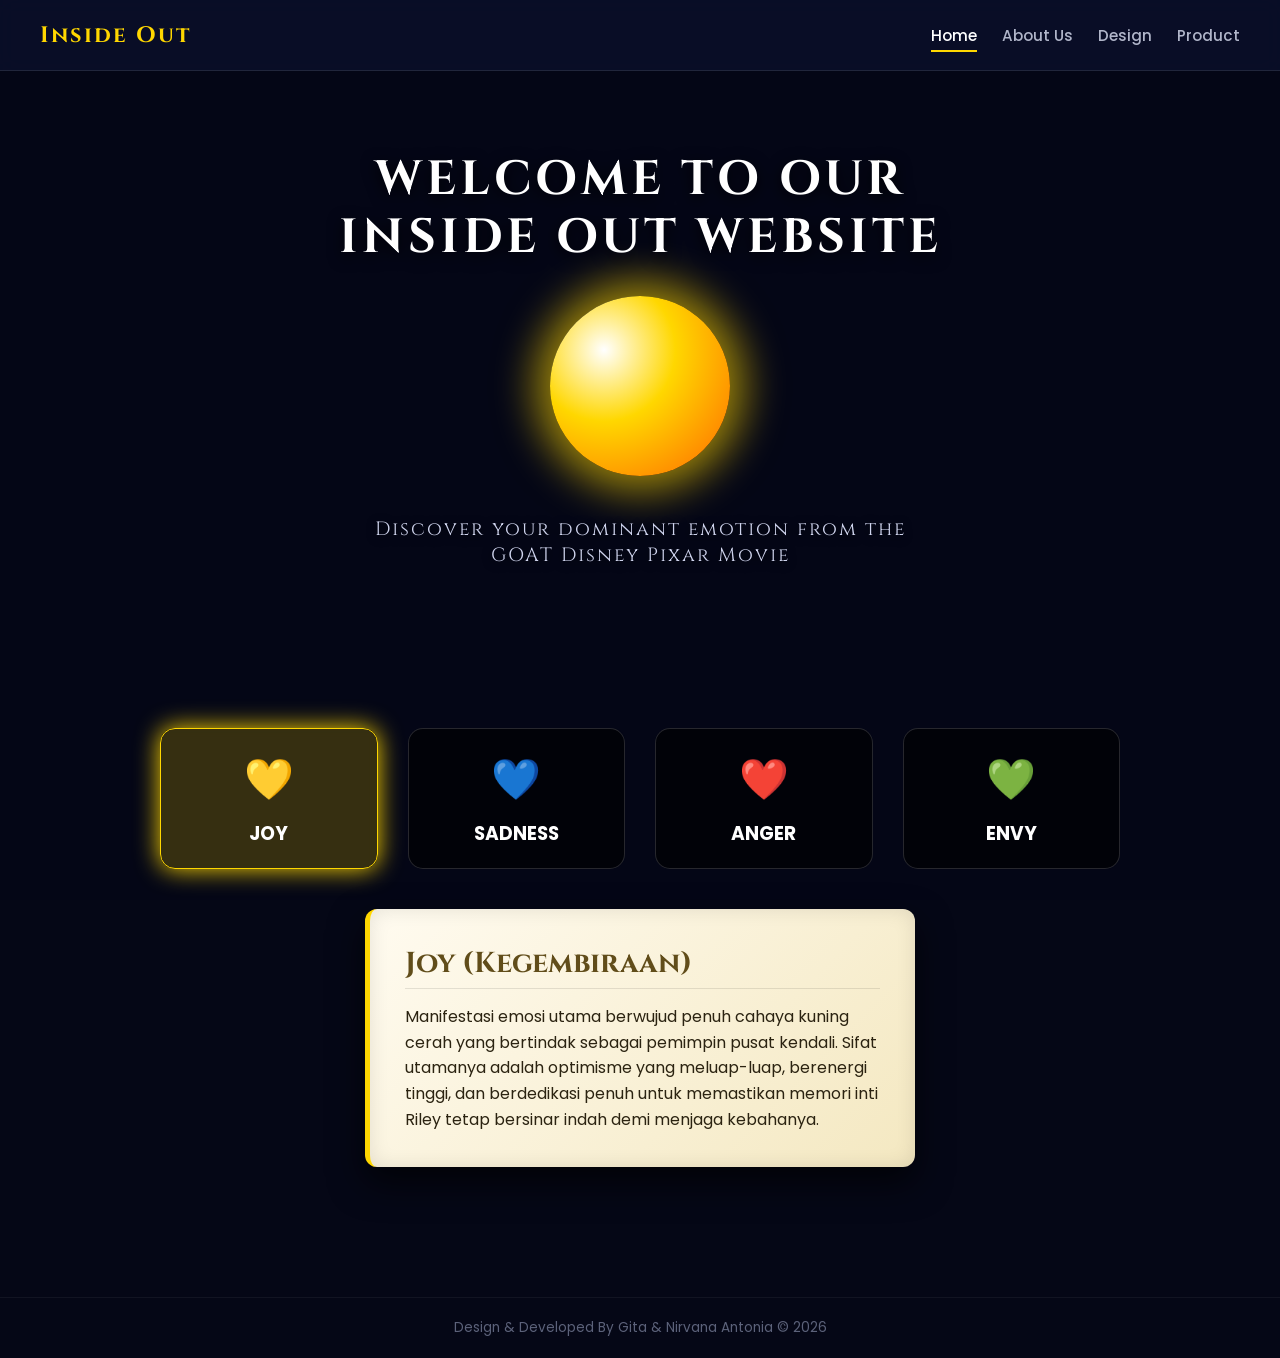
==== index.html @ b7c1bbb9 "Update index.html" ====
<!doctype html>
<html lang="id">
<head>
    <meta charset="utf-8">
    <meta name="viewport" content="width=device-width, initial-scale=1.0">
    <title>Inside Out - Mind Headquarters</title>
    
    <link rel="preconnect" href="https://fonts.googleapis.com">
    <link rel="preconnect" href="https://fonts.gstatic.com" crossorigin>
    <link href="https://fonts.googleapis.com/css2?family=Cinzel:wght@500;700&family=Poppins:wght@300;400;600&display=swap" rel="stylesheet">

    <style>
        /* --- RESET & BASE STYLES --- */
        * {
            box-sizing: border-box;
            margin: 0;
            padding: 0;
        }

        body {
            font-family: 'Poppins', sans-serif;
            color: #ffffff;
            min-height: 100vh;
            overflow-x: hidden;
            text-align: center;
            position: relative;
            background: #050716; /* Warna dasar gelap jika video belum termuat */
        }

        /* --- KODE KUNCI VIDEO BACKGROUND --- */
        .video-bg {
            position: fixed;
            top: 0;
            left: 0;
            width: 100%;
            height: 100%;
            object-fit: cover; /* Memaksa video memenuhi layar laptop tanpa gepeng */
            z-index: -2; /* Dikunci di lapisan paling belakang */
        }

        /* Efek overlay agar video agak gelap dan teks di atasnya sangat kontras & jelas dibaca */
        .video-overlay {
            position: fixed;
            top: 0;
            left: 0;
            width: 100%;
            height: 100%;
            background: rgba(5, 7, 22, 0.55); /* Menggelapkan video sebesar 55% */
            z-index: -1;
        }

        /* --- NAVIGATION BAR --- */
        header {
            display: flex;
            justify-content: space-between;
            align-items: center;
            padding: 20px 40px;
            background: rgba(11, 17, 44, 0.75);
            backdrop-filter: blur(10px);
            position: sticky;
            top: 0;
            z-index: 100;
            border-bottom: 1px solid rgba(255, 255, 255, 0.1);
        }

        .logo {
            font-family: 'Cinzel', serif;
            font-size: 1.4rem;
            font-weight: 700;
            letter-spacing: 2px;
            color: #ffd700;
        }

        .nav-links {
            display: flex;
            list-style: none;
            gap: 25px;
        }

        .nav-links a {
            color: #b0b5c9;
            text-decoration: none;
            font-weight: 500;
            transition: color 0.3s ease;
            font-size: 0.95rem;
        }

        .nav-links a:hover, .nav-links a.active {
            color: #ffffff;
            border-bottom: 2px solid #ffd700;
            padding-bottom: 4px;
        }

        /* Tombol Titik Tiga HP */
        .menu-toggle {
            display: none;
            font-size: 1.8rem;
            cursor: pointer;
            color: #ffd700;
            user-select: none;
            padding: 5px 10px;
        }

        /* Responsive Menu HP */
        @media screen and (max-width: 768px) {
            .menu-toggle { display: block; }
            .nav-links {
                display: none;
                flex-direction: column;
                position: absolute;
                top: 70px;
                right: 20px;
                background: rgba(11, 17, 44, 0.95);
                border: 1px solid rgba(255, 255, 255, 0.2);
                border-radius: 8px;
                width: 150px;
                padding: 15px;
                gap: 15px;
                text-align: right;
                box-shadow: 0 4px 15px rgba(0,0,0,0.5);
                z-index: 1000;
            }
            .nav-links.active { display: flex; }
        }

        /* --- HERO SECTION --- */
        .hero {
            padding: 80px 20px;
        }

        .hero h1 {
            font-family: 'Cinzel', serif;
            font-size: 3rem;
            letter-spacing: 4px;
            line-height: 1.2;
            margin-bottom: 30px;
            text-shadow: 0 4px 15px rgba(0, 0, 0, 0.9);
        }

        .core-orb {
            width: 180px;
            height: 180px;
            border-radius: 50%;
            margin: 0 auto 40px auto;
            background: radial-gradient(circle at 30% 30%, #fff 0%, #ffd700 40%, #ff8c00 80%);
            box-shadow: 0 0 40px 15px rgba(255, 215, 0, 0.6);
            animation: float 4s ease-in-out infinite;
            transition: background 0.5s ease, box-shadow 0.5s ease;
        }

        @keyframes float {
            0%, 100% { transform: translateY(0); }
            50% { transform: translateY(-12px); }
        }

        .subtitle {
            font-family: 'Cinzel', serif;
            font-size: 1.2rem;
            letter-spacing: 2px;
            color: #cfd4ed;
            max-width: 600px;
            margin: 0 auto;
            text-shadow: 0 2px 10px rgba(0, 0, 0, 0.9);
        }

        /* --- EMOTION SELECTOR SECTION --- */
        .emotion-section {
            padding: 40px 20px;
            max-width: 1000px;
            margin: 0 auto;
        }

        .emotion-grid {
            display: grid;
            grid-template-columns: repeat(auto-fit, minmax(130px, 1fr));
            gap: 30px;
            margin: 40px 0;
        }

        .emotion-sphere {
            background: rgba(0, 0, 0, 0.6); 
            border: 1px solid rgba(255, 255, 255, 0.15);
            border-radius: 15px;
            padding: 20px;
            cursor: pointer;
            transition: all 0.3s ease;
            backdrop-filter: blur(5px);
        }

        .emotion-sphere:hover { transform: scale(1.08); }
        .sphere-joy:hover, .sphere-joy.active { box-shadow: 0 0 25px #ffd700; border-color: #ffd700; background: rgba(255, 215, 0, 0.2); }
        .sphere-sadness:hover, .sphere-sadness.active { box-shadow: 0 0 25px #0088ff; border-color: #0088ff; background: rgba(0, 136, 255, 0.2); }
        .sphere-anger:hover, .sphere-anger.active { box-shadow: 0 0 25px #ff3333; border-color: #ff3333; background: rgba(255, 51, 51, 0.2); }
        .sphere-envy:hover, .sphere-envy.active { box-shadow: 0 0 25px #00ffcc; border-color: #00ffcc; background: rgba(0, 255, 204, 0.2); }

        .sphere-icon { font-size: 2.5rem; margin-bottom: 10px; display: block; }

        /* --- DISPLAY PANEL SIFAT --- */
        .display-panel {
            background: linear-gradient(135deg, #fffbf0 0%, #f4e8c1 100%);
            color: #2b2311;
            padding: 35px;
            border-radius: 12px;
            max-width: 550px;
            margin: 40px auto;
            box-shadow: 0 15px 35px rgba(0,0,0,0.7), inset 0 0 20px rgba(0,0,0,0.1);
            border-left: 5px solid #ffd700;
            text-align: left;
            transition: border-color 0.5s ease;
        }

        .display-panel h2 {
            font-family: 'Cinzel', serif;
            font-size: 1.8rem;
            margin-bottom: 15px;
            color: #614d1a;
            border-bottom: 1px solid rgba(0,0,0,0.1);
            padding-bottom: 5px;
        }

        .display-panel p { font-size: 1rem; line-height: 1.6; }

        footer {
            background: #050716;
            padding: 20px;
            font-size: 0.85rem;
            color: #5c627a;
            border-top: 1px solid rgba(255, 255, 255, 0.05);
            margin-top: 50px;
        }
    </style>
</head>

<body>

    <video autoplay muted loop playsinline class="video-bg">
        <source src="background.mp4" type="https://videotourl.com/videos/1780485019352-0868a29f-d876-44ca-b1f7-322c6c4baa89.mp4">
     
    </video>
    <div class="video-overlay"></div>


    <header>
        <div class="logo">Inside Out</div>
        <ul class="nav-links" id="nav-list">
            <li><a href="index.html" class="active">Home</a></li>
            <li><a href="AboutUs.html">About Us</a></li>
            <li><a href="Design.html">Design</a></li>
            <li><a href="product.html">Product</a></li>
        </ul>
        <div class="menu-toggle" onclick="toggleMenu()">⋮</div>
    </header>


    <section class="hero">
        <h1>WELCOME TO OUR<br>INSIDE OUT WEBSITE</h1>
        <div class="core-orb" id="main-orb"></div>
        <p class="subtitle">Discover your dominant emotion from the GOAT Disney Pixar Movie</p>
    </section>


    <section class="emotion-section">
        <div class="emotion-grid">
            <div class="emotion-sphere sphere-joy active" onclick="changeEmotion('joy')">
                <span class="sphere-icon">💛</span>
                <h3>JOY</h3>
            </div>
            <div class="emotion-sphere sphere-sadness" onclick="changeEmotion('sadness')">
                <span class="sphere-icon">💙</span>
                <h3>SADNESS</h3>
            </div>
            <div class="emotion-sphere sphere-anger" onclick="changeEmotion('anger')">
                <span class="sphere-icon">❤️</span>
                <h3>ANGER</h3>
            </div>
            <div class="emotion-sphere sphere-envy" onclick="changeEmotion('envy')">
                <span class="sphere-icon">💚</span>
                <h3>ENVY</h3>
            </div>
        </div>

        <div class="display-panel" id="emotion-card">
            <h2 id="emotion-title">Joy (Kegembiraan)</h2>
            <p id="emotion-desc">Manifestasi emosi utama berwujud penuh cahaya kuning cerah yang bertindak sebagai pemimpin pusat kendali. Sifat utamanya adalah optimisme yang meluap-luap, berenergi tinggi, dan berdedikasi penuh untuk memastikan memori inti Riley tetap bersinar indah demi menjaga kebahanya.</p>
        </div>
    </section>
           
    <footer>
        <p>Design & Developed By Gita & Nirvana Antonia © 2026</p>
    </footer>
        
    <script>
        function toggleMenu() {
            var navList = document.getElementById("nav-list");
            navList.classList.toggle("active");
        }

        const emotionData = {
            joy: {
                title: "Joy (Kegembiraan)",
                desc: "Manifestasi emosi utama berwujud penuh cahaya kuning cerah yang bertindak sebagai pemimpin pusat kendali. Sifat utamanya adalah optimisme yang meluap-luap, berenergi tinggi, dan berdedikasi penuh untuk memastikan memori inti Riley tetap bersinar indah demi menjaga kebahanya.",
                color: "#ffd700",
                orbBg: "radial-gradient(circle at 30% 30%, #fff 0%, #ffd700 40%, #ff8c00 80%)",
                glow: "0 0 40px 15px rgba(255, 215, 0, 0.6)"
            },
            sadness: {
                title: "Sadness (Kesedihan)",
                desc: "Manifestasi emosi duka berwujud biru melankolis yang memakai kacamata besar. Sifat utamanya adalah pesimistis, pasif, dan selalu melihat sisi menyedihkan dari suatu hal. Meski awalnya dianggap pengganggu, ia sangat penting untuk memicu empati dan memberi tahu orang lain saat Riley butuh pertolongan.",
                color: "#0088ff",
                orbBg: "radial-gradient(circle at 30% 30%, #fff 0%, #0088ff 40%, #0022aa 80%)",
                glow: "0 0 40px 15px rgba(0, 136, 255, 0.6)"
            },
            anger: {
                title: "Anger (Kemarahan)",
                desc: "Manifestasi emosi amarah berbentuk balok merah bata yang siap meledak kapan saja. Sifat utamanya adalah tidak sabaran, sangat reaktif, dan kepalanya akan menyemburkan api jika merasa ada ketidakadilan. Tugasnya adalah melindungi hak Riley dan memastikan segala hal berjalan dengan adil.",
                color: "#ff3333",
                orbBg: "radial-gradient(circle at 30% 30%, #fff 0%, #ff3333 40%, #880000 80%)",
                glow: "0 0 40px 15px rgba(255, 51, 51, 0.6)"
            },
            envy: {
                title: "Envy (Iri Hati)",
                desc: "Emosi baru bertubuh mungil dengan mata besar penuh kekaguman yang muncul saat remaja. Sifat utamanya adalah mudah cemburu dan selalu menginginkan apa yang dimiliki orang lain. Meskipun terdengar negatif, Envy berfungsi membangun ambisi dan memotivasi Riley untuk menggapai hal baru yang keren.",
                color: "#00ffcc",
                orbBg: "radial-gradient(circle at 30% 30%, #fff 0%, #00ffcc 40%, #006644 80%)",
                glow: "0 0 40px 15px rgba(0, 255, 204, 0.6)"
            }
        };

        function changeEmotion(emotionKey) {
            document.getElementById('emotion-title').innerText = emotionData[emotionKey].title;
            document.getElementById('emotion-desc').innerText = emotionData[emotionKey].desc;
            document.getElementById('emotion-card').style.borderColor = emotionData[emotionKey].color;
            
            const mainOrb = document.getElementById('main-orb');
            mainOrb.style.background = emotionData[emotionKey].orbBg;
            mainOrb.style.boxShadow = emotionData[emotionKey].glow;

            const spheres = document.querySelectorAll('.emotion-sphere');
            spheres.forEach(sphere => sphere.classList.remove('active'));
            
            const targetSphere = document.querySelector('.sphere-' + emotionKey);
            if (targetSphere) {
                targetSphere.classList.add('active');
            }
        }
    </script>
</body>
</html>
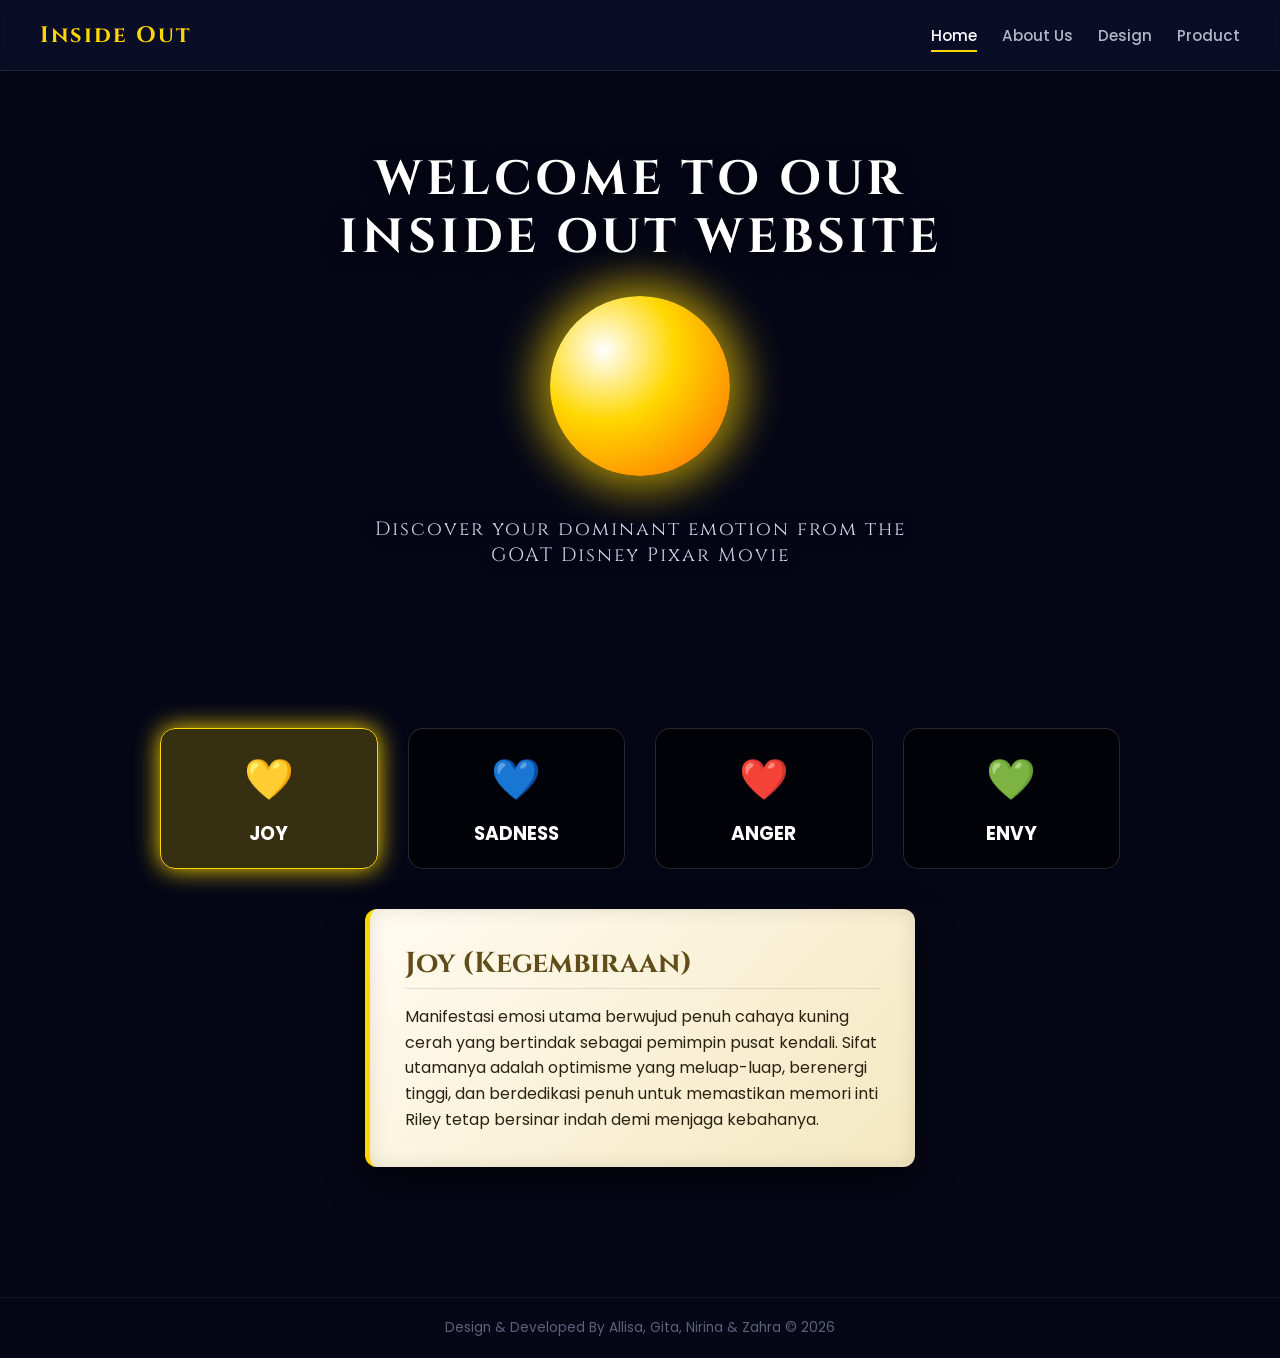
==== commit 384427e5: "Update index.html" ====
--- a/index.html
+++ b/index.html
@@ -232,10 +232,11 @@
 </head>
 
 <body>
-
-    <video autoplay muted loop playsinline class="video-bg">
-        <source src="background.mp4" type="https://videotourl.com/videos/1780485019352-0868a29f-d876-44ca-b1f7-322c6c4baa89.mp4">
-     
+<video autoplay muted loop playsinline class="video-bg">
+        <source src="https://videotourl.com/videos/1780485019352-0868a29f-d876-44ca-b1f7-322c6c4baa89.mp4" type="video/mp4">
+        Browser kamu tidak mendukung video background.
+    </video>
+    <div class="video-overlay"></div>
     </video>
     <div class="video-overlay"></div>
 
@@ -286,7 +287,7 @@
     </section>
            
     <footer>
-        <p>Design & Developed By Gita & Nirvana Antonia © 2026</p>
+        <p>Design & Developed By Allisa, Gita, Nirina & Zahra © 2026</p>
     </footer>
         
     <script>
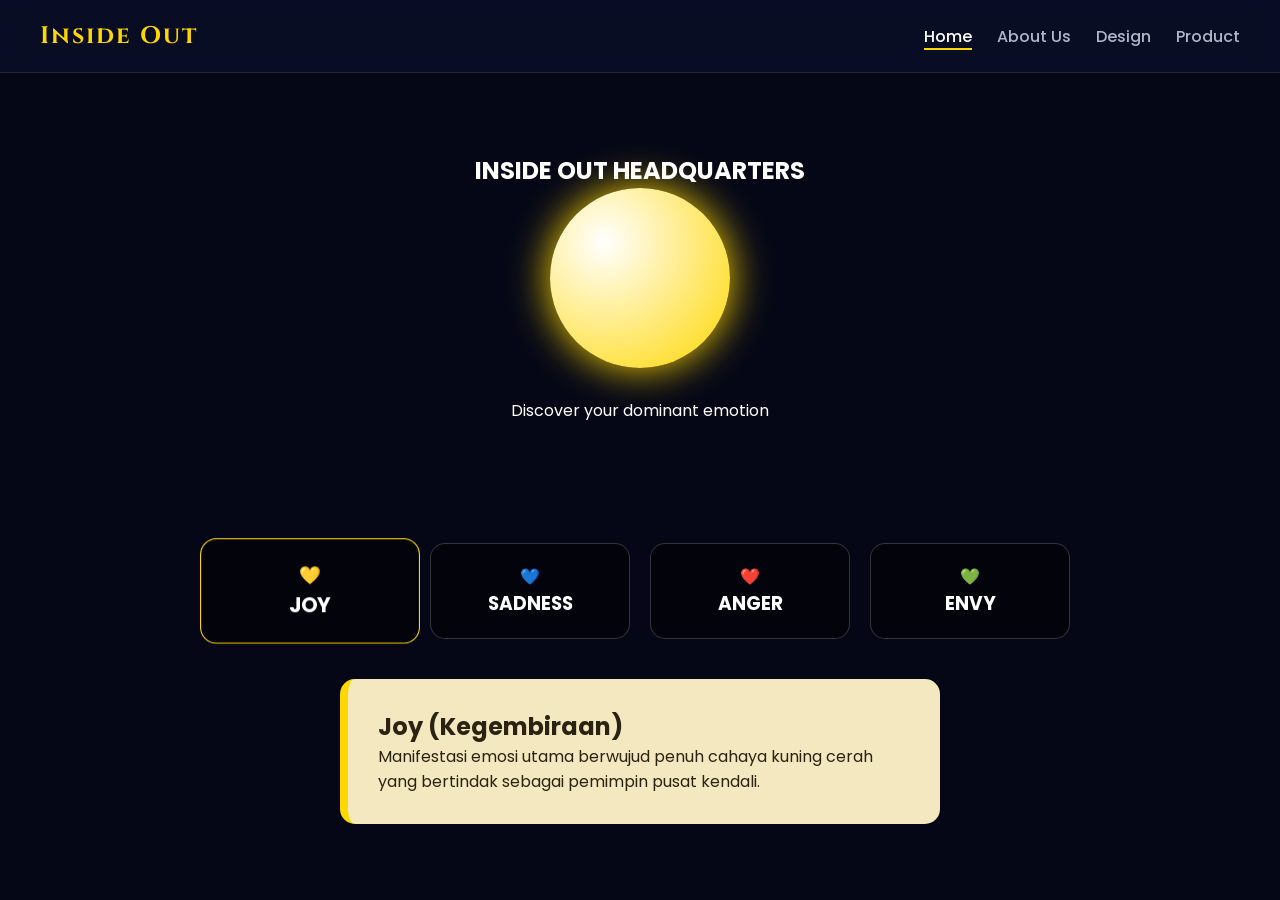
==== commit d632dbb1: "Update index.html" ====
--- a/index.html
+++ b/index.html
@@ -5,344 +5,123 @@
     <meta name="viewport" content="width=device-width, initial-scale=1.0">
     <title>Inside Out - Mind Headquarters</title>
     
-    <link rel="preconnect" href="https://fonts.googleapis.com">
-    <link rel="preconnect" href="https://fonts.gstatic.com" crossorigin>
     <link href="https://fonts.googleapis.com/css2?family=Cinzel:wght@500;700&family=Poppins:wght@300;400;600&display=swap" rel="stylesheet">
 
     <style>
-        /* --- RESET & BASE STYLES --- */
-        * {
-            box-sizing: border-box;
-            margin: 0;
-            padding: 0;
-        }
+        * { box-sizing: border-box; margin: 0; padding: 0; }
+        body { font-family: 'Poppins', sans-serif; color: #ffffff; min-height: 100vh; overflow-x: hidden; text-align: center; background: #050716; }
 
-        body {
-            font-family: 'Poppins', sans-serif;
-            color: #ffffff;
-            min-height: 100vh;
-            overflow-x: hidden;
-            text-align: center;
-            position: relative;
-            background: #050716; /* Warna dasar gelap jika video belum termuat */
-        }
-
-        /* --- KODE KUNCI VIDEO BACKGROUND --- */
+        /* --- BACKGROUND VIDEO --- */
         .video-bg {
             position: fixed;
             top: 0;
             left: 0;
             width: 100%;
             height: 100%;
-            object-fit: cover; /* Memaksa video memenuhi layar laptop tanpa gepeng */
-            z-index: -2; /* Dikunci di lapisan paling belakang */
+            object-fit: cover;
+            z-index: -2;
         }
-
-        /* Efek overlay agar video agak gelap dan teks di atasnya sangat kontras & jelas dibaca */
         .video-overlay {
             position: fixed;
             top: 0;
             left: 0;
             width: 100%;
             height: 100%;
-            background: rgba(5, 7, 22, 0.55); /* Menggelapkan video sebesar 55% */
+            background: rgba(5, 7, 22, 0.6);
             z-index: -1;
         }
 
-        /* --- NAVIGATION BAR --- */
-        header {
-            display: flex;
-            justify-content: space-between;
-            align-items: center;
-            padding: 20px 40px;
-            background: rgba(11, 17, 44, 0.75);
-            backdrop-filter: blur(10px);
-            position: sticky;
-            top: 0;
-            z-index: 100;
-            border-bottom: 1px solid rgba(255, 255, 255, 0.1);
+        /* --- HEADER --- */
+        header { display: flex; justify-content: space-between; align-items: center; padding: 20px 40px; background: rgba(11, 17, 44, 0.7); backdrop-filter: blur(10px); position: sticky; top: 0; z-index: 100; border-bottom: 1px solid rgba(255,255,255,0.1); }
+        .logo { font-family: 'Cinzel', serif; font-size: 1.5rem; font-weight: 700; color: #ffd700; letter-spacing: 2px; }
+        .nav-links { display: flex; list-style: none; gap: 25px; }
+        .nav-links a { color: #b0b5c9; text-decoration: none; transition: 0.3s; font-weight: 500; }
+        .nav-links a:hover, .nav-links a.active { color: #fff; border-bottom: 2px solid #ffd700; }
+
+        /* --- HERO --- */
+        .hero { padding: 80px 20px; }
+        .core-orb {
+            width: 180px; height: 180px; border-radius: 50%; margin: 0 auto 30px;
+            background: radial-gradient(circle at 30% 30%, #fff, #ffd700);
+            box-shadow: 0 0 40px #ffd700;
+            animation: float 4s ease-in-out infinite;
+            transition: all 0.5s ease;
         }
+        @keyframes float { 0%, 100% { transform: translateY(0); } 50% { transform: translateY(-15px); } }
 
-        .logo {
-            font-family: 'Cinzel', serif;
-            font-size: 1.4rem;
-            font-weight: 700;
-            letter-spacing: 2px;
-            color: #ffd700;
+        /* --- EMOTION GRID --- */
+        .emotion-section { padding: 40px 20px; max-width: 900px; margin: 0 auto; }
+        .emotion-grid { display: grid; grid-template-columns: repeat(auto-fit, minmax(140px, 1fr)); gap: 20px; margin-bottom: 40px; }
+        .sphere { 
+            background: rgba(0,0,0,0.5); border: 1px solid rgba(255,255,255,0.2); 
+            padding: 20px; border-radius: 15px; cursor: pointer; transition: 0.3s; backdrop-filter: blur(5px);
         }
-
-        .nav-links {
-            display: flex;
-            list-style: none;
-            gap: 25px;
-        }
-
-        .nav-links a {
-            color: #b0b5c9;
-            text-decoration: none;
-            font-weight: 500;
-            transition: color 0.3s ease;
-            font-size: 0.95rem;
-        }
-
-        .nav-links a:hover, .nav-links a.active {
-            color: #ffffff;
-            border-bottom: 2px solid #ffd700;
-            padding-bottom: 4px;
-        }
-
-        /* Tombol Titik Tiga HP */
-        .menu-toggle {
-            display: none;
-            font-size: 1.8rem;
-            cursor: pointer;
-            color: #ffd700;
-            user-select: none;
-            padding: 5px 10px;
-        }
-
-        /* Responsive Menu HP */
-        @media screen and (max-width: 768px) {
-            .menu-toggle { display: block; }
-            .nav-links {
-                display: none;
-                flex-direction: column;
-                position: absolute;
-                top: 70px;
-                right: 20px;
-                background: rgba(11, 17, 44, 0.95);
-                border: 1px solid rgba(255, 255, 255, 0.2);
-                border-radius: 8px;
-                width: 150px;
-                padding: 15px;
-                gap: 15px;
-                text-align: right;
-                box-shadow: 0 4px 15px rgba(0,0,0,0.5);
-                z-index: 1000;
-            }
-            .nav-links.active { display: flex; }
-        }
-
-        /* --- HERO SECTION --- */
-        .hero {
-            padding: 80px 20px;
-        }
-
-        .hero h1 {
-            font-family: 'Cinzel', serif;
-            font-size: 3rem;
-            letter-spacing: 4px;
-            line-height: 1.2;
-            margin-bottom: 30px;
-            text-shadow: 0 4px 15px rgba(0, 0, 0, 0.9);
-        }
-
-        .core-orb {
-            width: 180px;
-            height: 180px;
-            border-radius: 50%;
-            margin: 0 auto 40px auto;
-            background: radial-gradient(circle at 30% 30%, #fff 0%, #ffd700 40%, #ff8c00 80%);
-            box-shadow: 0 0 40px 15px rgba(255, 215, 0, 0.6);
-            animation: float 4s ease-in-out infinite;
-            transition: background 0.5s ease, box-shadow 0.5s ease;
-        }
-
-        @keyframes float {
-            0%, 100% { transform: translateY(0); }
-            50% { transform: translateY(-12px); }
-        }
-
-        .subtitle {
-            font-family: 'Cinzel', serif;
-            font-size: 1.2rem;
-            letter-spacing: 2px;
-            color: #cfd4ed;
-            max-width: 600px;
-            margin: 0 auto;
-            text-shadow: 0 2px 10px rgba(0, 0, 0, 0.9);
-        }
-
-        /* --- EMOTION SELECTOR SECTION --- */
-        .emotion-section {
-            padding: 40px 20px;
-            max-width: 1000px;
-            margin: 0 auto;
-        }
-
-        .emotion-grid {
-            display: grid;
-            grid-template-columns: repeat(auto-fit, minmax(130px, 1fr));
-            gap: 30px;
-            margin: 40px 0;
-        }
-
-        .emotion-sphere {
-            background: rgba(0, 0, 0, 0.6); 
-            border: 1px solid rgba(255, 255, 255, 0.15);
-            border-radius: 15px;
-            padding: 20px;
-            cursor: pointer;
-            transition: all 0.3s ease;
-            backdrop-filter: blur(5px);
-        }
-
-        .emotion-sphere:hover { transform: scale(1.08); }
-        .sphere-joy:hover, .sphere-joy.active { box-shadow: 0 0 25px #ffd700; border-color: #ffd700; background: rgba(255, 215, 0, 0.2); }
-        .sphere-sadness:hover, .sphere-sadness.active { box-shadow: 0 0 25px #0088ff; border-color: #0088ff; background: rgba(0, 136, 255, 0.2); }
-        .sphere-anger:hover, .sphere-anger.active { box-shadow: 0 0 25px #ff3333; border-color: #ff3333; background: rgba(255, 51, 51, 0.2); }
-        .sphere-envy:hover, .sphere-envy.active { box-shadow: 0 0 25px #00ffcc; border-color: #00ffcc; background: rgba(0, 255, 204, 0.2); }
-
-        .sphere-icon { font-size: 2.5rem; margin-bottom: 10px; display: block; }
-
-        /* --- DISPLAY PANEL SIFAT --- */
-        .display-panel {
-            background: linear-gradient(135deg, #fffbf0 0%, #f4e8c1 100%);
-            color: #2b2311;
-            padding: 35px;
-            border-radius: 12px;
-            max-width: 550px;
-            margin: 40px auto;
-            box-shadow: 0 15px 35px rgba(0,0,0,0.7), inset 0 0 20px rgba(0,0,0,0.1);
-            border-left: 5px solid #ffd700;
-            text-align: left;
-            transition: border-color 0.5s ease;
-        }
-
-        .display-panel h2 {
-            font-family: 'Cinzel', serif;
-            font-size: 1.8rem;
-            margin-bottom: 15px;
-            color: #614d1a;
-            border-bottom: 1px solid rgba(0,0,0,0.1);
-            padding-bottom: 5px;
-        }
-
-        .display-panel p { font-size: 1rem; line-height: 1.6; }
-
-        footer {
-            background: #050716;
-            padding: 20px;
-            font-size: 0.85rem;
-            color: #5c627a;
-            border-top: 1px solid rgba(255, 255, 255, 0.05);
-            margin-top: 50px;
+        .sphere:hover, .sphere.active { transform: scale(1.1); border-color: #ffd700; }
+        
+        .display-panel { 
+            background: #f4e8c1; color: #2b2311; padding: 30px; border-radius: 15px; 
+            max-width: 600px; margin: 0 auto; border-left: 8px solid #ffd700; text-align: left;
         }
     </style>
 </head>
 
 <body>
-<video autoplay muted loop playsinline class="video-bg">
+
+    <!-- VIDEO BACKGROUND -->
+    <video autoplay muted loop playsinline class="video-bg">
         <source src="https://videotourl.com/videos/1780485019352-0868a29f-d876-44ca-b1f7-322c6c4baa89.mp4" type="video/mp4">
-        Browser kamu tidak mendukung video background.
-    </video>
-    <div class="video-overlay"></div>
     </video>
     <div class="video-overlay"></div>
 
-
     <header>
         <div class="logo">Inside Out</div>
-        <ul class="nav-links" id="nav-list">
+        <ul class="nav-links">
             <li><a href="index.html" class="active">Home</a></li>
             <li><a href="AboutUs.html">About Us</a></li>
             <li><a href="Design.html">Design</a></li>
             <li><a href="product.html">Product</a></li>
         </ul>
-        <div class="menu-toggle" onclick="toggleMenu()">⋮</div>
     </header>
 
-
     <section class="hero">
-        <h1>WELCOME TO OUR<br>INSIDE OUT WEBSITE</h1>
+        <h1>INSIDE OUT HEADQUARTERS</h1>
         <div class="core-orb" id="main-orb"></div>
-        <p class="subtitle">Discover your dominant emotion from the GOAT Disney Pixar Movie</p>
+        <p>Discover your dominant emotion</p>
     </section>
-
 
     <section class="emotion-section">
         <div class="emotion-grid">
-            <div class="emotion-sphere sphere-joy active" onclick="changeEmotion('joy')">
-                <span class="sphere-icon">💛</span>
-                <h3>JOY</h3>
-            </div>
-            <div class="emotion-sphere sphere-sadness" onclick="changeEmotion('sadness')">
-                <span class="sphere-icon">💙</span>
-                <h3>SADNESS</h3>
-            </div>
-            <div class="emotion-sphere sphere-anger" onclick="changeEmotion('anger')">
-                <span class="sphere-icon">❤️</span>
-                <h3>ANGER</h3>
-            </div>
-            <div class="emotion-sphere sphere-envy" onclick="changeEmotion('envy')">
-                <span class="sphere-icon">💚</span>
-                <h3>ENVY</h3>
-            </div>
+            <div class="sphere active" id="joy" onclick="updateEmotion('joy')">💛<h3>JOY</h3></div>
+            <div class="sphere" id="sadness" onclick="updateEmotion('sadness')">💙<h3>SADNESS</h3></div>
+            <div class="sphere" id="anger" onclick="updateEmotion('anger')">❤️<h3>ANGER</h3></div>
+            <div class="sphere" id="envy" onclick="updateEmotion('envy')">💚<h3>ENVY</h3></div>
         </div>
 
-        <div class="display-panel" id="emotion-card">
-            <h2 id="emotion-title">Joy (Kegembiraan)</h2>
-            <p id="emotion-desc">Manifestasi emosi utama berwujud penuh cahaya kuning cerah yang bertindak sebagai pemimpin pusat kendali. Sifat utamanya adalah optimisme yang meluap-luap, berenergi tinggi, dan berdedikasi penuh untuk memastikan memori inti Riley tetap bersinar indah demi menjaga kebahanya.</p>
+        <div class="display-panel" id="panel">
+            <h2 id="title">Joy (Kegembiraan)</h2>
+            <p id="desc">Manifestasi emosi utama berwujud penuh cahaya kuning cerah yang bertindak sebagai pemimpin pusat kendali.</p>
         </div>
     </section>
-           
-    <footer>
-        <p>Design & Developed By Allisa, Gita, Nirina & Zahra © 2026</p>
-    </footer>
-        
+
     <script>
-        function toggleMenu() {
-            var navList = document.getElementById("nav-list");
-            navList.classList.toggle("active");
-        }
-
-        const emotionData = {
-            joy: {
-                title: "Joy (Kegembiraan)",
-                desc: "Manifestasi emosi utama berwujud penuh cahaya kuning cerah yang bertindak sebagai pemimpin pusat kendali. Sifat utamanya adalah optimisme yang meluap-luap, berenergi tinggi, dan berdedikasi penuh untuk memastikan memori inti Riley tetap bersinar indah demi menjaga kebahanya.",
-                color: "#ffd700",
-                orbBg: "radial-gradient(circle at 30% 30%, #fff 0%, #ffd700 40%, #ff8c00 80%)",
-                glow: "0 0 40px 15px rgba(255, 215, 0, 0.6)"
-            },
-            sadness: {
-                title: "Sadness (Kesedihan)",
-                desc: "Manifestasi emosi duka berwujud biru melankolis yang memakai kacamata besar. Sifat utamanya adalah pesimistis, pasif, dan selalu melihat sisi menyedihkan dari suatu hal. Meski awalnya dianggap pengganggu, ia sangat penting untuk memicu empati dan memberi tahu orang lain saat Riley butuh pertolongan.",
-                color: "#0088ff",
-                orbBg: "radial-gradient(circle at 30% 30%, #fff 0%, #0088ff 40%, #0022aa 80%)",
-                glow: "0 0 40px 15px rgba(0, 136, 255, 0.6)"
-            },
-            anger: {
-                title: "Anger (Kemarahan)",
-                desc: "Manifestasi emosi amarah berbentuk balok merah bata yang siap meledak kapan saja. Sifat utamanya adalah tidak sabaran, sangat reaktif, dan kepalanya akan menyemburkan api jika merasa ada ketidakadilan. Tugasnya adalah melindungi hak Riley dan memastikan segala hal berjalan dengan adil.",
-                color: "#ff3333",
-                orbBg: "radial-gradient(circle at 30% 30%, #fff 0%, #ff3333 40%, #880000 80%)",
-                glow: "0 0 40px 15px rgba(255, 51, 51, 0.6)"
-            },
-            envy: {
-                title: "Envy (Iri Hati)",
-                desc: "Emosi baru bertubuh mungil dengan mata besar penuh kekaguman yang muncul saat remaja. Sifat utamanya adalah mudah cemburu dan selalu menginginkan apa yang dimiliki orang lain. Meskipun terdengar negatif, Envy berfungsi membangun ambisi dan memotivasi Riley untuk menggapai hal baru yang keren.",
-                color: "#00ffcc",
-                orbBg: "radial-gradient(circle at 30% 30%, #fff 0%, #00ffcc 40%, #006644 80%)",
-                glow: "0 0 40px 15px rgba(0, 255, 204, 0.6)"
-            }
+        const data = {
+            joy: {t: "Joy (Kegembiraan)", d: "Optimisme yang meluap-luap, berenergi tinggi, dan memastikan memori inti tetap bersinar.", c: "#ffd700", b: "radial-gradient(circle at 30% 30%, #fff, #ffd700)"},
+            sadness: {t: "Sadness (Kesedihan)", d: "Emosi biru melankolis yang penting untuk memicu empati dan memberi tahu orang lain saat butuh pertolongan.", c: "#0088ff", b: "radial-gradient(circle at 30% 30%, #fff, #0088ff)"},
+            anger: {t: "Anger (Kemarahan)", d: "Sangat reaktif dan tegas. Melindungi hak agar segala hal berjalan dengan adil.", c: "#ff3333", b: "radial-gradient(circle at 30% 30%, #fff, #ff3333)"},
+            envy: {t: "Envy (Iri Hati)", d: "Mungil namun ambisius. Memotivasi untuk menggapai hal baru yang keren.", c: "#00ffcc", b: "radial-gradient(circle at 30% 30%, #fff, #00ffcc)"}
         };
 
-        function changeEmotion(emotionKey) {
-            document.getElementById('emotion-title').innerText = emotionData[emotionKey].title;
-            document.getElementById('emotion-desc').innerText = emotionData[emotionKey].desc;
-            document.getElementById('emotion-card').style.borderColor = emotionData[emotionKey].color;
+        function updateEmotion(key) {
+            document.getElementById('title').innerText = data[key].t;
+            document.getElementById('desc').innerText = data[key].d;
+            document.getElementById('panel').style.borderColor = data[key].c;
             
-            const mainOrb = document.getElementById('main-orb');
-            mainOrb.style.background = emotionData[emotionKey].orbBg;
-            mainOrb.style.boxShadow = emotionData[emotionKey].glow;
+            const orb = document.getElementById('main-orb');
+            orb.style.background = data[key].b;
+            orb.style.boxShadow = `0 0 50px ${data[key].c}`;
 
-            const spheres = document.querySelectorAll('.emotion-sphere');
-            spheres.forEach(sphere => sphere.classList.remove('active'));
-            
-            const targetSphere = document.querySelector('.sphere-' + emotionKey);
-            if (targetSphere) {
-                targetSphere.classList.add('active');
-            }
+            document.querySelectorAll('.sphere').forEach(s => s.classList.remove('active'));
+            document.getElementById(key).classList.add('active');
         }
     </script>
 </body>
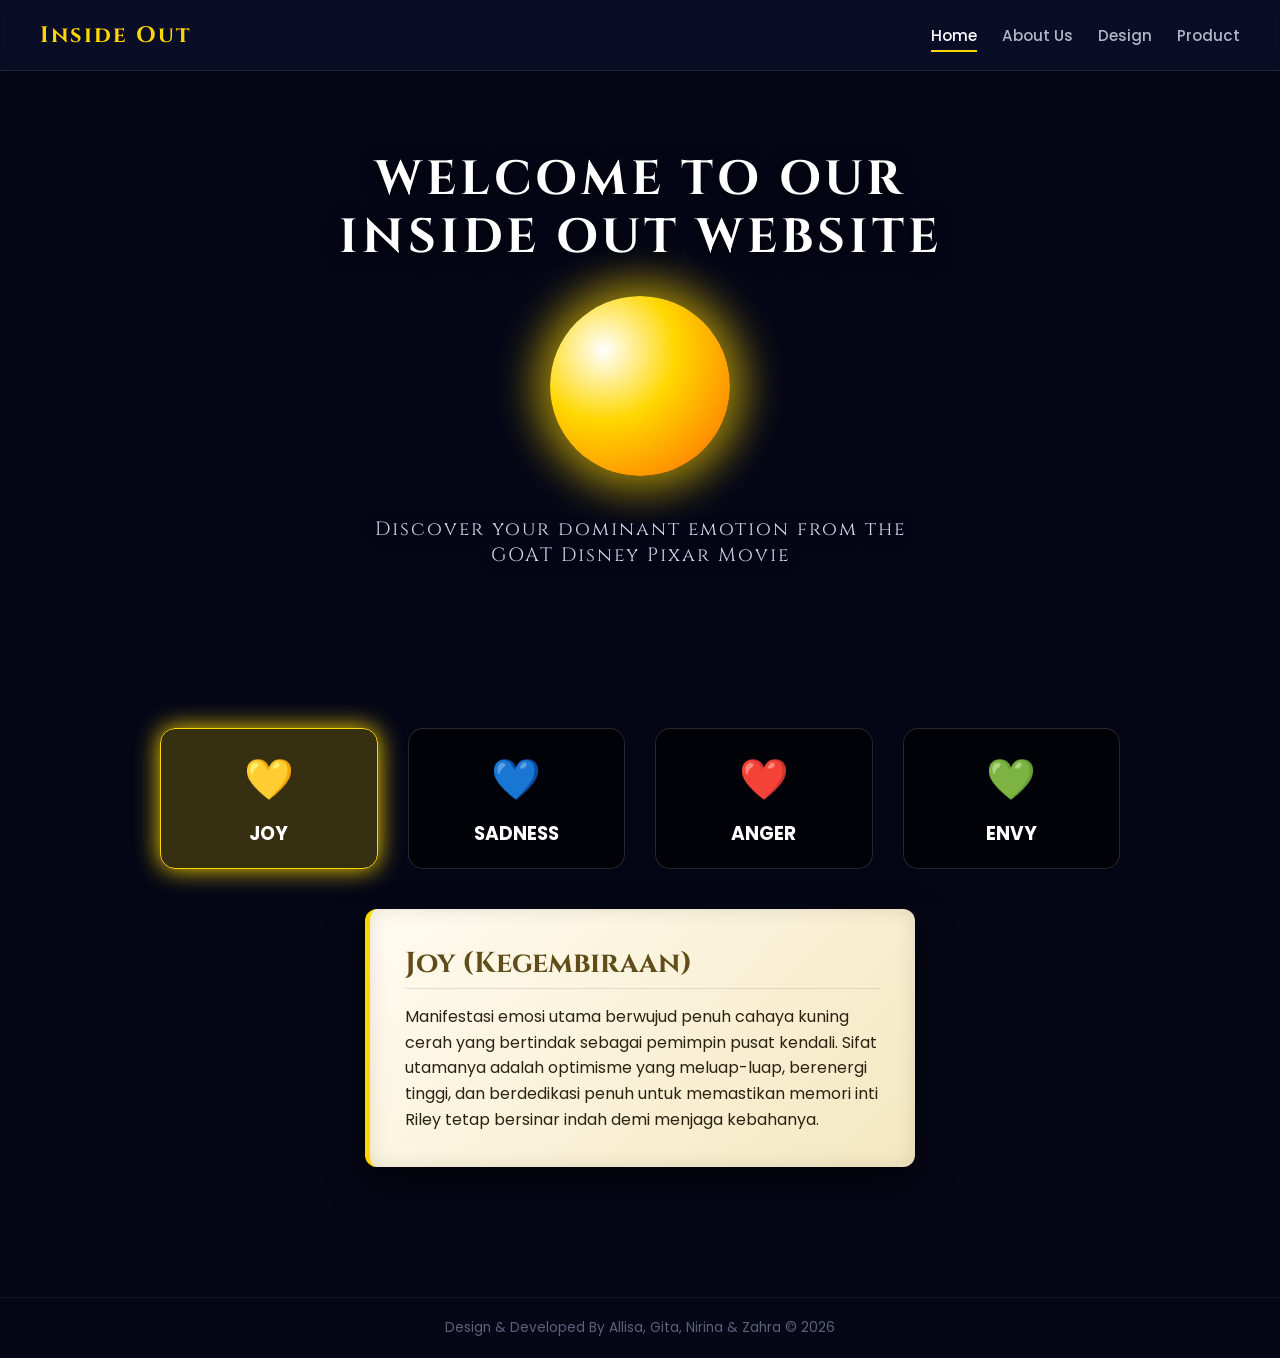
==== commit c61d8468: "Update index.html" ====
--- a/index.html
+++ b/index.html
@@ -5,123 +5,344 @@
     <meta name="viewport" content="width=device-width, initial-scale=1.0">
     <title>Inside Out - Mind Headquarters</title>
     
+    <link rel="preconnect" href="https://fonts.googleapis.com">
+    <link rel="preconnect" href="https://fonts.gstatic.com" crossorigin>
     <link href="https://fonts.googleapis.com/css2?family=Cinzel:wght@500;700&family=Poppins:wght@300;400;600&display=swap" rel="stylesheet">
 
     <style>
-        * { box-sizing: border-box; margin: 0; padding: 0; }
-        body { font-family: 'Poppins', sans-serif; color: #ffffff; min-height: 100vh; overflow-x: hidden; text-align: center; background: #050716; }
-
-        /* --- BACKGROUND VIDEO --- */
+        /* --- RESET & BASE STYLES --- */
+        * {
+            box-sizing: border-box;
+            margin: 0;
+            padding: 0;
+        }
+
+        body {
+            font-family: 'Poppins', sans-serif;
+            color: #ffffff;
+            min-height: 100vh;
+            overflow-x: hidden;
+            text-align: center;
+            position: relative;
+            background: #050716; /* Warna dasar gelap jika video belum termuat */
+        }
+
+        /* --- KODE KUNCI VIDEO BACKGROUND --- */
         .video-bg {
             position: fixed;
             top: 0;
             left: 0;
             width: 100%;
             height: 100%;
-            object-fit: cover;
-            z-index: -2;
-        }
+            object-fit: cover; /* Memaksa video memenuhi layar laptop tanpa gepeng */
+            z-index: -2; /* Dikunci di lapisan paling belakang */
+        }
+
+        /* Efek overlay agar video agak gelap dan teks di atasnya sangat kontras & jelas dibaca */
         .video-overlay {
             position: fixed;
             top: 0;
             left: 0;
             width: 100%;
             height: 100%;
-            background: rgba(5, 7, 22, 0.6);
+            background: rgba(5, 7, 22, 0.55); /* Menggelapkan video sebesar 55% */
             z-index: -1;
         }
 
-        /* --- HEADER --- */
-        header { display: flex; justify-content: space-between; align-items: center; padding: 20px 40px; background: rgba(11, 17, 44, 0.7); backdrop-filter: blur(10px); position: sticky; top: 0; z-index: 100; border-bottom: 1px solid rgba(255,255,255,0.1); }
-        .logo { font-family: 'Cinzel', serif; font-size: 1.5rem; font-weight: 700; color: #ffd700; letter-spacing: 2px; }
-        .nav-links { display: flex; list-style: none; gap: 25px; }
-        .nav-links a { color: #b0b5c9; text-decoration: none; transition: 0.3s; font-weight: 500; }
-        .nav-links a:hover, .nav-links a.active { color: #fff; border-bottom: 2px solid #ffd700; }
-
-        /* --- HERO --- */
-        .hero { padding: 80px 20px; }
+        /* --- NAVIGATION BAR --- */
+        header {
+            display: flex;
+            justify-content: space-between;
+            align-items: center;
+            padding: 20px 40px;
+            background: rgba(11, 17, 44, 0.75);
+            backdrop-filter: blur(10px);
+            position: sticky;
+            top: 0;
+            z-index: 100;
+            border-bottom: 1px solid rgba(255, 255, 255, 0.1);
+        }
+
+        .logo {
+            font-family: 'Cinzel', serif;
+            font-size: 1.4rem;
+            font-weight: 700;
+            letter-spacing: 2px;
+            color: #ffd700;
+        }
+
+        .nav-links {
+            display: flex;
+            list-style: none;
+            gap: 25px;
+        }
+
+        .nav-links a {
+            color: #b0b5c9;
+            text-decoration: none;
+            font-weight: 500;
+            transition: color 0.3s ease;
+            font-size: 0.95rem;
+        }
+
+        .nav-links a:hover, .nav-links a.active {
+            color: #ffffff;
+            border-bottom: 2px solid #ffd700;
+            padding-bottom: 4px;
+        }
+
+        /* Tombol Titik Tiga HP */
+        .menu-toggle {
+            display: none;
+            font-size: 1.8rem;
+            cursor: pointer;
+            color: #ffd700;
+            user-select: none;
+            padding: 5px 10px;
+        }
+
+        /* Responsive Menu HP */
+        @media screen and (max-width: 768px) {
+            .menu-toggle { display: block; }
+            .nav-links {
+                display: none;
+                flex-direction: column;
+                position: absolute;
+                top: 70px;
+                right: 20px;
+                background: rgba(11, 17, 44, 0.95);
+                border: 1px solid rgba(255, 255, 255, 0.2);
+                border-radius: 8px;
+                width: 150px;
+                padding: 15px;
+                gap: 15px;
+                text-align: right;
+                box-shadow: 0 4px 15px rgba(0,0,0,0.5);
+                z-index: 1000;
+            }
+            .nav-links.active { display: flex; }
+        }
+
+        /* --- HERO SECTION --- */
+        .hero {
+            padding: 80px 20px;
+        }
+
+        .hero h1 {
+            font-family: 'Cinzel', serif;
+            font-size: 3rem;
+            letter-spacing: 4px;
+            line-height: 1.2;
+            margin-bottom: 30px;
+            text-shadow: 0 4px 15px rgba(0, 0, 0, 0.9);
+        }
+
         .core-orb {
-            width: 180px; height: 180px; border-radius: 50%; margin: 0 auto 30px;
-            background: radial-gradient(circle at 30% 30%, #fff, #ffd700);
-            box-shadow: 0 0 40px #ffd700;
+            width: 180px;
+            height: 180px;
+            border-radius: 50%;
+            margin: 0 auto 40px auto;
+            background: radial-gradient(circle at 30% 30%, #fff 0%, #ffd700 40%, #ff8c00 80%);
+            box-shadow: 0 0 40px 15px rgba(255, 215, 0, 0.6);
             animation: float 4s ease-in-out infinite;
-            transition: all 0.5s ease;
-        }
-        @keyframes float { 0%, 100% { transform: translateY(0); } 50% { transform: translateY(-15px); } }
-
-        /* --- EMOTION GRID --- */
-        .emotion-section { padding: 40px 20px; max-width: 900px; margin: 0 auto; }
-        .emotion-grid { display: grid; grid-template-columns: repeat(auto-fit, minmax(140px, 1fr)); gap: 20px; margin-bottom: 40px; }
-        .sphere { 
-            background: rgba(0,0,0,0.5); border: 1px solid rgba(255,255,255,0.2); 
-            padding: 20px; border-radius: 15px; cursor: pointer; transition: 0.3s; backdrop-filter: blur(5px);
-        }
-        .sphere:hover, .sphere.active { transform: scale(1.1); border-color: #ffd700; }
-        
-        .display-panel { 
-            background: #f4e8c1; color: #2b2311; padding: 30px; border-radius: 15px; 
-            max-width: 600px; margin: 0 auto; border-left: 8px solid #ffd700; text-align: left;
+            transition: background 0.5s ease, box-shadow 0.5s ease;
+        }
+
+        @keyframes float {
+            0%, 100% { transform: translateY(0); }
+            50% { transform: translateY(-12px); }
+        }
+
+        .subtitle {
+            font-family: 'Cinzel', serif;
+            font-size: 1.2rem;
+            letter-spacing: 2px;
+            color: #cfd4ed;
+            max-width: 600px;
+            margin: 0 auto;
+            text-shadow: 0 2px 10px rgba(0, 0, 0, 0.9);
+        }
+
+        /* --- EMOTION SELECTOR SECTION --- */
+        .emotion-section {
+            padding: 40px 20px;
+            max-width: 1000px;
+            margin: 0 auto;
+        }
+
+        .emotion-grid {
+            display: grid;
+            grid-template-columns: repeat(auto-fit, minmax(130px, 1fr));
+            gap: 30px;
+            margin: 40px 0;
+        }
+
+        .emotion-sphere {
+            background: rgba(0, 0, 0, 0.6); 
+            border: 1px solid rgba(255, 255, 255, 0.15);
+            border-radius: 15px;
+            padding: 20px;
+            cursor: pointer;
+            transition: all 0.3s ease;
+            backdrop-filter: blur(5px);
+        }
+
+        .emotion-sphere:hover { transform: scale(1.08); }
+        .sphere-joy:hover, .sphere-joy.active { box-shadow: 0 0 25px #ffd700; border-color: #ffd700; background: rgba(255, 215, 0, 0.2); }
+        .sphere-sadness:hover, .sphere-sadness.active { box-shadow: 0 0 25px #0088ff; border-color: #0088ff; background: rgba(0, 136, 255, 0.2); }
+        .sphere-anger:hover, .sphere-anger.active { box-shadow: 0 0 25px #ff3333; border-color: #ff3333; background: rgba(255, 51, 51, 0.2); }
+        .sphere-envy:hover, .sphere-envy.active { box-shadow: 0 0 25px #00ffcc; border-color: #00ffcc; background: rgba(0, 255, 204, 0.2); }
+
+        .sphere-icon { font-size: 2.5rem; margin-bottom: 10px; display: block; }
+
+        /* --- DISPLAY PANEL SIFAT --- */
+        .display-panel {
+            background: linear-gradient(135deg, #fffbf0 0%, #f4e8c1 100%);
+            color: #2b2311;
+            padding: 35px;
+            border-radius: 12px;
+            max-width: 550px;
+            margin: 40px auto;
+            box-shadow: 0 15px 35px rgba(0,0,0,0.7), inset 0 0 20px rgba(0,0,0,0.1);
+            border-left: 5px solid #ffd700;
+            text-align: left;
+            transition: border-color 0.5s ease;
+        }
+
+        .display-panel h2 {
+            font-family: 'Cinzel', serif;
+            font-size: 1.8rem;
+            margin-bottom: 15px;
+            color: #614d1a;
+            border-bottom: 1px solid rgba(0,0,0,0.1);
+            padding-bottom: 5px;
+        }
+
+        .display-panel p { font-size: 1rem; line-height: 1.6; }
+
+        footer {
+            background: #050716;
+            padding: 20px;
+            font-size: 0.85rem;
+            color: #5c627a;
+            border-top: 1px solid rgba(255, 255, 255, 0.05);
+            margin-top: 50px;
         }
     </style>
 </head>
 
 <body>
-
-    <!-- VIDEO BACKGROUND -->
-    <video autoplay muted loop playsinline class="video-bg">
+<video autoplay loop playsinline class="video-bg">
         <source src="https://videotourl.com/videos/1780485019352-0868a29f-d876-44ca-b1f7-322c6c4baa89.mp4" type="video/mp4">
+        Browser kamu tidak mendukung video background.
     </video>
     <div class="video-overlay"></div>
+    </video>
+    <div class="video-overlay"></div>
+
 
     <header>
         <div class="logo">Inside Out</div>
-        <ul class="nav-links">
+        <ul class="nav-links" id="nav-list">
             <li><a href="index.html" class="active">Home</a></li>
             <li><a href="AboutUs.html">About Us</a></li>
             <li><a href="Design.html">Design</a></li>
             <li><a href="product.html">Product</a></li>
         </ul>
+        <div class="menu-toggle" onclick="toggleMenu()">⋮</div>
     </header>
 
+
     <section class="hero">
-        <h1>INSIDE OUT HEADQUARTERS</h1>
+        <h1>WELCOME TO OUR<br>INSIDE OUT WEBSITE</h1>
         <div class="core-orb" id="main-orb"></div>
-        <p>Discover your dominant emotion</p>
+        <p class="subtitle">Discover your dominant emotion from the GOAT Disney Pixar Movie</p>
     </section>
+
 
     <section class="emotion-section">
         <div class="emotion-grid">
-            <div class="sphere active" id="joy" onclick="updateEmotion('joy')">💛<h3>JOY</h3></div>
-            <div class="sphere" id="sadness" onclick="updateEmotion('sadness')">💙<h3>SADNESS</h3></div>
-            <div class="sphere" id="anger" onclick="updateEmotion('anger')">❤️<h3>ANGER</h3></div>
-            <div class="sphere" id="envy" onclick="updateEmotion('envy')">💚<h3>ENVY</h3></div>
+            <div class="emotion-sphere sphere-joy active" onclick="changeEmotion('joy')">
+                <span class="sphere-icon">💛</span>
+                <h3>JOY</h3>
+            </div>
+            <div class="emotion-sphere sphere-sadness" onclick="changeEmotion('sadness')">
+                <span class="sphere-icon">💙</span>
+                <h3>SADNESS</h3>
+            </div>
+            <div class="emotion-sphere sphere-anger" onclick="changeEmotion('anger')">
+                <span class="sphere-icon">❤️</span>
+                <h3>ANGER</h3>
+            </div>
+            <div class="emotion-sphere sphere-envy" onclick="changeEmotion('envy')">
+                <span class="sphere-icon">💚</span>
+                <h3>ENVY</h3>
+            </div>
         </div>
 
-        <div class="display-panel" id="panel">
-            <h2 id="title">Joy (Kegembiraan)</h2>
-            <p id="desc">Manifestasi emosi utama berwujud penuh cahaya kuning cerah yang bertindak sebagai pemimpin pusat kendali.</p>
+        <div class="display-panel" id="emotion-card">
+            <h2 id="emotion-title">Joy (Kegembiraan)</h2>
+            <p id="emotion-desc">Manifestasi emosi utama berwujud penuh cahaya kuning cerah yang bertindak sebagai pemimpin pusat kendali. Sifat utamanya adalah optimisme yang meluap-luap, berenergi tinggi, dan berdedikasi penuh untuk memastikan memori inti Riley tetap bersinar indah demi menjaga kebahanya.</p>
         </div>
     </section>
-
+           
+    <footer>
+        <p>Design & Developed By Allisa, Gita, Nirina & Zahra © 2026</p>
+    </footer>
+        
     <script>
-        const data = {
-            joy: {t: "Joy (Kegembiraan)", d: "Optimisme yang meluap-luap, berenergi tinggi, dan memastikan memori inti tetap bersinar.", c: "#ffd700", b: "radial-gradient(circle at 30% 30%, #fff, #ffd700)"},
-            sadness: {t: "Sadness (Kesedihan)", d: "Emosi biru melankolis yang penting untuk memicu empati dan memberi tahu orang lain saat butuh pertolongan.", c: "#0088ff", b: "radial-gradient(circle at 30% 30%, #fff, #0088ff)"},
-            anger: {t: "Anger (Kemarahan)", d: "Sangat reaktif dan tegas. Melindungi hak agar segala hal berjalan dengan adil.", c: "#ff3333", b: "radial-gradient(circle at 30% 30%, #fff, #ff3333)"},
-            envy: {t: "Envy (Iri Hati)", d: "Mungil namun ambisius. Memotivasi untuk menggapai hal baru yang keren.", c: "#00ffcc", b: "radial-gradient(circle at 30% 30%, #fff, #00ffcc)"}
+        function toggleMenu() {
+            var navList = document.getElementById("nav-list");
+            navList.classList.toggle("active");
+        }
+
+        const emotionData = {
+            joy: {
+                title: "Joy (Kegembiraan)",
+                desc: "Manifestasi emosi utama berwujud penuh cahaya kuning cerah yang bertindak sebagai pemimpin pusat kendali. Sifat utamanya adalah optimisme yang meluap-luap, berenergi tinggi, dan berdedikasi penuh untuk memastikan memori inti Riley tetap bersinar indah demi menjaga kebahanya.",
+                color: "#ffd700",
+                orbBg: "radial-gradient(circle at 30% 30%, #fff 0%, #ffd700 40%, #ff8c00 80%)",
+                glow: "0 0 40px 15px rgba(255, 215, 0, 0.6)"
+            },
+            sadness: {
+                title: "Sadness (Kesedihan)",
+                desc: "Manifestasi emosi duka berwujud biru melankolis yang memakai kacamata besar. Sifat utamanya adalah pesimistis, pasif, dan selalu melihat sisi menyedihkan dari suatu hal. Meski awalnya dianggap pengganggu, ia sangat penting untuk memicu empati dan memberi tahu orang lain saat Riley butuh pertolongan.",
+                color: "#0088ff",
+                orbBg: "radial-gradient(circle at 30% 30%, #fff 0%, #0088ff 40%, #0022aa 80%)",
+                glow: "0 0 40px 15px rgba(0, 136, 255, 0.6)"
+            },
+            anger: {
+                title: "Anger (Kemarahan)",
+                desc: "Manifestasi emosi amarah berbentuk balok merah bata yang siap meledak kapan saja. Sifat utamanya adalah tidak sabaran, sangat reaktif, dan kepalanya akan menyemburkan api jika merasa ada ketidakadilan. Tugasnya adalah melindungi hak Riley dan memastikan segala hal berjalan dengan adil.",
+                color: "#ff3333",
+                orbBg: "radial-gradient(circle at 30% 30%, #fff 0%, #ff3333 40%, #880000 80%)",
+                glow: "0 0 40px 15px rgba(255, 51, 51, 0.6)"
+            },
+            envy: {
+                title: "Envy (Iri Hati)",
+                desc: "Emosi baru bertubuh mungil dengan mata besar penuh kekaguman yang muncul saat remaja. Sifat utamanya adalah mudah cemburu dan selalu menginginkan apa yang dimiliki orang lain. Meskipun terdengar negatif, Envy berfungsi membangun ambisi dan memotivasi Riley untuk menggapai hal baru yang keren.",
+                color: "#00ffcc",
+                orbBg: "radial-gradient(circle at 30% 30%, #fff 0%, #00ffcc 40%, #006644 80%)",
+                glow: "0 0 40px 15px rgba(0, 255, 204, 0.6)"
+            }
         };
 
-        function updateEmotion(key) {
-            document.getElementById('title').innerText = data[key].t;
-            document.getElementById('desc').innerText = data[key].d;
-            document.getElementById('panel').style.borderColor = data[key].c;
+        function changeEmotion(emotionKey) {
+            document.getElementById('emotion-title').innerText = emotionData[emotionKey].title;
+            document.getElementById('emotion-desc').innerText = emotionData[emotionKey].desc;
+            document.getElementById('emotion-card').style.borderColor = emotionData[emotionKey].color;
             
-            const orb = document.getElementById('main-orb');
-            orb.style.background = data[key].b;
-            orb.style.boxShadow = `0 0 50px ${data[key].c}`;
-
-            document.querySelectorAll('.sphere').forEach(s => s.classList.remove('active'));
-            document.getElementById(key).classList.add('active');
+            const mainOrb = document.getElementById('main-orb');
+            mainOrb.style.background = emotionData[emotionKey].orbBg;
+            mainOrb.style.boxShadow = emotionData[emotionKey].glow;
+
+            const spheres = document.querySelectorAll('.emotion-sphere');
+            spheres.forEach(sphere => sphere.classList.remove('active'));
+            
+            const targetSphere = document.querySelector('.sphere-' + emotionKey);
+            if (targetSphere) {
+                targetSphere.classList.add('active');
+            }
         }
     </script>
 </body>
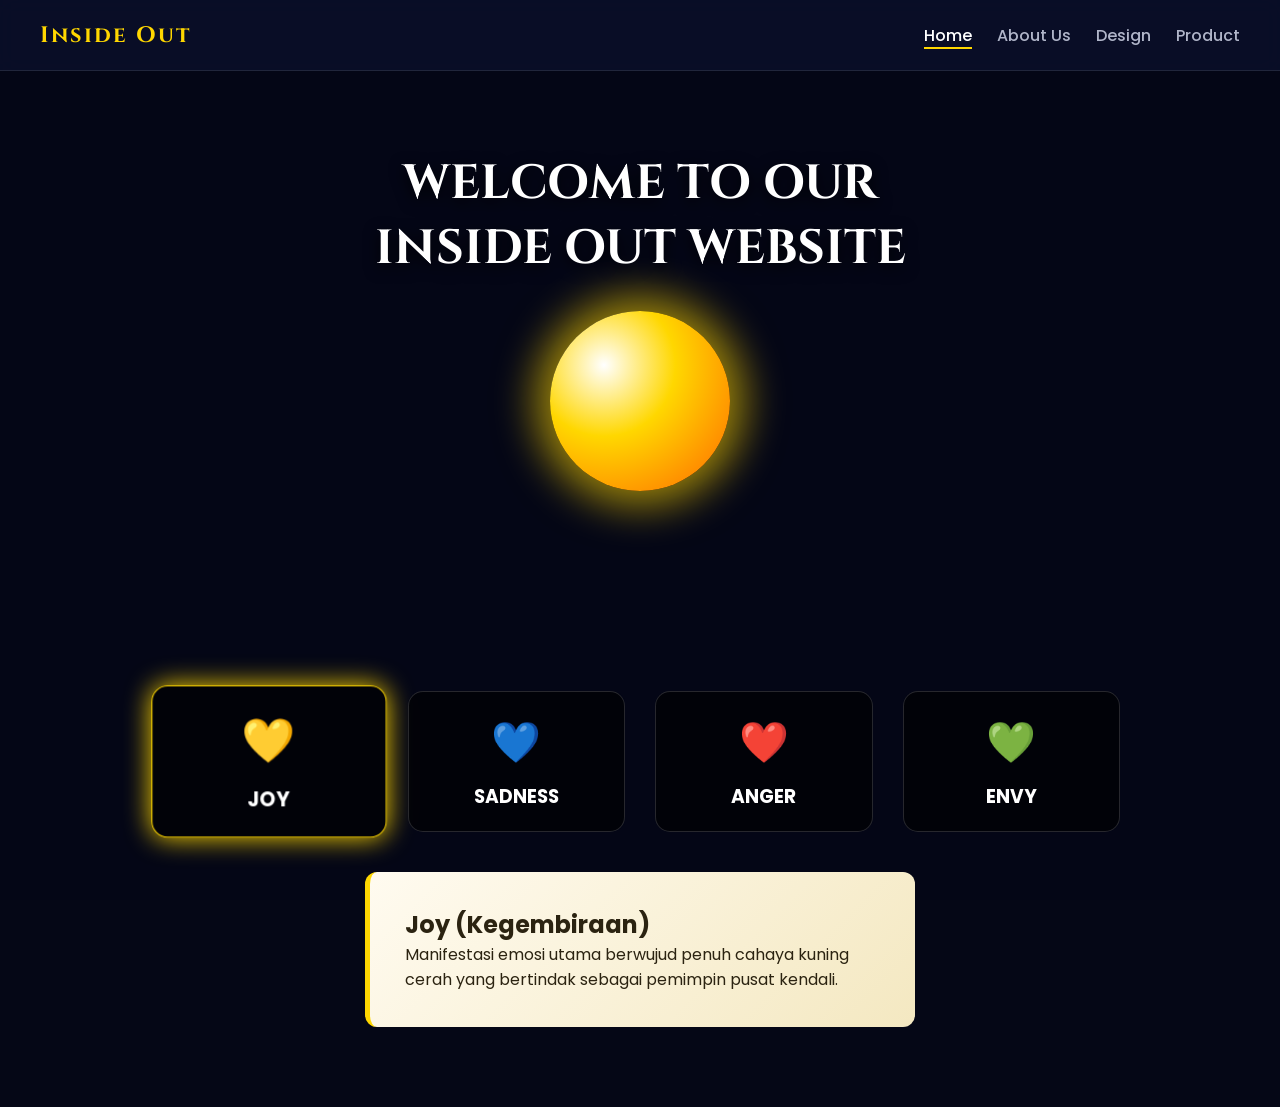
==== commit d69ff98d: "Update index.html" ====
--- a/index.html
+++ b/index.html
@@ -10,339 +10,90 @@
     <link href="https://fonts.googleapis.com/css2?family=Cinzel:wght@500;700&family=Poppins:wght@300;400;600&display=swap" rel="stylesheet">
 
     <style>
-        /* --- RESET & BASE STYLES --- */
-        * {
-            box-sizing: border-box;
-            margin: 0;
-            padding: 0;
-        }
+        * { box-sizing: border-box; margin: 0; padding: 0; }
+        body { font-family: 'Poppins', sans-serif; color: #ffffff; min-height: 100vh; overflow-x: hidden; text-align: center; position: relative; background: #050716; }
 
-        body {
-            font-family: 'Poppins', sans-serif;
-            color: #ffffff;
-            min-height: 100vh;
-            overflow-x: hidden;
-            text-align: center;
-            position: relative;
-            background: #050716; /* Warna dasar gelap jika video belum termuat */
-        }
+        /* --- VIDEO BACKGROUND --- */
+        .video-bg { position: fixed; top: 0; left: 0; width: 100%; height: 100%; object-fit: cover; z-index: -2; }
+        .video-overlay { position: fixed; top: 0; left: 0; width: 100%; height: 100%; background: rgba(5, 7, 22, 0.55); z-index: -1; }
 
-        /* --- KODE KUNCI VIDEO BACKGROUND --- */
-        .video-bg {
-            position: fixed;
-            top: 0;
-            left: 0;
-            width: 100%;
-            height: 100%;
-            object-fit: cover; /* Memaksa video memenuhi layar laptop tanpa gepeng */
-            z-index: -2; /* Dikunci di lapisan paling belakang */
-        }
+        /* --- NAVIGATION --- */
+        header { display: flex; justify-content: space-between; align-items: center; padding: 20px 40px; background: rgba(11, 17, 44, 0.75); backdrop-filter: blur(10px); position: sticky; top: 0; z-index: 100; border-bottom: 1px solid rgba(255, 255, 255, 0.1); }
+        .logo { font-family: 'Cinzel', serif; font-size: 1.4rem; font-weight: 700; color: #ffd700; letter-spacing: 2px; }
+        .nav-links { display: flex; list-style: none; gap: 25px; }
+        .nav-links a { color: #b0b5c9; text-decoration: none; font-weight: 500; transition: 0.3s; }
+        .nav-links a:hover, .nav-links a.active { color: #ffffff; border-bottom: 2px solid #ffd700; }
 
-        /* Efek overlay agar video agak gelap dan teks di atasnya sangat kontras & jelas dibaca */
-        .video-overlay {
-            position: fixed;
-            top: 0;
-            left: 0;
-            width: 100%;
-            height: 100%;
-            background: rgba(5, 7, 22, 0.55); /* Menggelapkan video sebesar 55% */
-            z-index: -1;
-        }
+        /* --- HERO --- */
+        .hero { padding: 80px 20px; }
+        .hero h1 { font-family: 'Cinzel', serif; font-size: 3rem; margin-bottom: 30px; text-shadow: 0 4px 15px rgba(0,0,0,0.9); }
+        .core-orb { width: 180px; height: 180px; border-radius: 50%; margin: 0 auto 40px; background: radial-gradient(circle at 30% 30%, #fff 0%, #ffd700 40%, #ff8c00 80%); box-shadow: 0 0 40px 15px rgba(255, 215, 0, 0.6); animation: float 4s ease-in-out infinite; transition: 0.5s; }
+        @keyframes float { 0%, 100% { transform: translateY(0); } 50% { transform: translateY(-12px); } }
 
-        /* --- NAVIGATION BAR --- */
-        header {
-            display: flex;
-            justify-content: space-between;
-            align-items: center;
-            padding: 20px 40px;
-            background: rgba(11, 17, 44, 0.75);
-            backdrop-filter: blur(10px);
-            position: sticky;
-            top: 0;
-            z-index: 100;
-            border-bottom: 1px solid rgba(255, 255, 255, 0.1);
-        }
-
-        .logo {
-            font-family: 'Cinzel', serif;
-            font-size: 1.4rem;
-            font-weight: 700;
-            letter-spacing: 2px;
-            color: #ffd700;
-        }
-
-        .nav-links {
-            display: flex;
-            list-style: none;
-            gap: 25px;
-        }
-
-        .nav-links a {
-            color: #b0b5c9;
-            text-decoration: none;
-            font-weight: 500;
-            transition: color 0.3s ease;
-            font-size: 0.95rem;
-        }
-
-        .nav-links a:hover, .nav-links a.active {
-            color: #ffffff;
-            border-bottom: 2px solid #ffd700;
-            padding-bottom: 4px;
-        }
-
-        /* Tombol Titik Tiga HP */
-        .menu-toggle {
-            display: none;
-            font-size: 1.8rem;
-            cursor: pointer;
-            color: #ffd700;
-            user-select: none;
-            padding: 5px 10px;
-        }
-
-        /* Responsive Menu HP */
-        @media screen and (max-width: 768px) {
-            .menu-toggle { display: block; }
-            .nav-links {
-                display: none;
-                flex-direction: column;
-                position: absolute;
-                top: 70px;
-                right: 20px;
-                background: rgba(11, 17, 44, 0.95);
-                border: 1px solid rgba(255, 255, 255, 0.2);
-                border-radius: 8px;
-                width: 150px;
-                padding: 15px;
-                gap: 15px;
-                text-align: right;
-                box-shadow: 0 4px 15px rgba(0,0,0,0.5);
-                z-index: 1000;
-            }
-            .nav-links.active { display: flex; }
-        }
-
-        /* --- HERO SECTION --- */
-        .hero {
-            padding: 80px 20px;
-        }
-
-        .hero h1 {
-            font-family: 'Cinzel', serif;
-            font-size: 3rem;
-            letter-spacing: 4px;
-            line-height: 1.2;
-            margin-bottom: 30px;
-            text-shadow: 0 4px 15px rgba(0, 0, 0, 0.9);
-        }
-
-        .core-orb {
-            width: 180px;
-            height: 180px;
-            border-radius: 50%;
-            margin: 0 auto 40px auto;
-            background: radial-gradient(circle at 30% 30%, #fff 0%, #ffd700 40%, #ff8c00 80%);
-            box-shadow: 0 0 40px 15px rgba(255, 215, 0, 0.6);
-            animation: float 4s ease-in-out infinite;
-            transition: background 0.5s ease, box-shadow 0.5s ease;
-        }
-
-        @keyframes float {
-            0%, 100% { transform: translateY(0); }
-            50% { transform: translateY(-12px); }
-        }
-
-        .subtitle {
-            font-family: 'Cinzel', serif;
-            font-size: 1.2rem;
-            letter-spacing: 2px;
-            color: #cfd4ed;
-            max-width: 600px;
-            margin: 0 auto;
-            text-shadow: 0 2px 10px rgba(0, 0, 0, 0.9);
-        }
-
-        /* --- EMOTION SELECTOR SECTION --- */
-        .emotion-section {
-            padding: 40px 20px;
-            max-width: 1000px;
-            margin: 0 auto;
-        }
-
-        .emotion-grid {
-            display: grid;
-            grid-template-columns: repeat(auto-fit, minmax(130px, 1fr));
-            gap: 30px;
-            margin: 40px 0;
-        }
-
-        .emotion-sphere {
-            background: rgba(0, 0, 0, 0.6); 
-            border: 1px solid rgba(255, 255, 255, 0.15);
-            border-radius: 15px;
-            padding: 20px;
-            cursor: pointer;
-            transition: all 0.3s ease;
-            backdrop-filter: blur(5px);
-        }
-
-        .emotion-sphere:hover { transform: scale(1.08); }
-        .sphere-joy:hover, .sphere-joy.active { box-shadow: 0 0 25px #ffd700; border-color: #ffd700; background: rgba(255, 215, 0, 0.2); }
-        .sphere-sadness:hover, .sphere-sadness.active { box-shadow: 0 0 25px #0088ff; border-color: #0088ff; background: rgba(0, 136, 255, 0.2); }
-        .sphere-anger:hover, .sphere-anger.active { box-shadow: 0 0 25px #ff3333; border-color: #ff3333; background: rgba(255, 51, 51, 0.2); }
-        .sphere-envy:hover, .sphere-envy.active { box-shadow: 0 0 25px #00ffcc; border-color: #00ffcc; background: rgba(0, 255, 204, 0.2); }
-
+        /* --- EMOTIONS --- */
+        .emotion-section { padding: 40px 20px; max-width: 1000px; margin: 0 auto; }
+        .emotion-grid { display: grid; grid-template-columns: repeat(auto-fit, minmax(130px, 1fr)); gap: 30px; margin: 40px 0; }
+        .emotion-sphere { background: rgba(0,0,0,0.6); border: 1px solid rgba(255,255,255,0.15); border-radius: 15px; padding: 20px; cursor: pointer; transition: 0.3s; backdrop-filter: blur(5px); }
+        .emotion-sphere:hover, .emotion-sphere.active { transform: scale(1.08); box-shadow: 0 0 25px #ffd700; border-color: #ffd700; }
         .sphere-icon { font-size: 2.5rem; margin-bottom: 10px; display: block; }
 
-        /* --- DISPLAY PANEL SIFAT --- */
-        .display-panel {
-            background: linear-gradient(135deg, #fffbf0 0%, #f4e8c1 100%);
-            color: #2b2311;
-            padding: 35px;
-            border-radius: 12px;
-            max-width: 550px;
-            margin: 40px auto;
-            box-shadow: 0 15px 35px rgba(0,0,0,0.7), inset 0 0 20px rgba(0,0,0,0.1);
-            border-left: 5px solid #ffd700;
-            text-align: left;
-            transition: border-color 0.5s ease;
-        }
-
-        .display-panel h2 {
-            font-family: 'Cinzel', serif;
-            font-size: 1.8rem;
-            margin-bottom: 15px;
-            color: #614d1a;
-            border-bottom: 1px solid rgba(0,0,0,0.1);
-            padding-bottom: 5px;
-        }
-
-        .display-panel p { font-size: 1rem; line-height: 1.6; }
-
-        footer {
-            background: #050716;
-            padding: 20px;
-            font-size: 0.85rem;
-            color: #5c627a;
-            border-top: 1px solid rgba(255, 255, 255, 0.05);
-            margin-top: 50px;
-        }
+        .display-panel { background: linear-gradient(135deg, #fffbf0 0%, #f4e8c1 100%); color: #2b2311; padding: 35px; border-radius: 12px; max-width: 550px; margin: 40px auto; border-left: 5px solid #ffd700; text-align: left; }
     </style>
 </head>
 
-<body>
-<video autoplay loop playsinline class="video-bg">
+<body onclick="enableAudio()"> <video autoplay loop playsinline id="bg-video" class="video-bg">
         <source src="https://videotourl.com/videos/1780485019352-0868a29f-d876-44ca-b1f7-322c6c4baa89.mp4" type="video/mp4">
-        Browser kamu tidak mendukung video background.
-    </video>
-    <div class="video-overlay"></div>
     </video>
     <div class="video-overlay"></div>
 
-
     <header>
         <div class="logo">Inside Out</div>
-        <ul class="nav-links" id="nav-list">
+        <ul class="nav-links">
             <li><a href="index.html" class="active">Home</a></li>
             <li><a href="AboutUs.html">About Us</a></li>
             <li><a href="Design.html">Design</a></li>
             <li><a href="product.html">Product</a></li>
         </ul>
-        <div class="menu-toggle" onclick="toggleMenu()">⋮</div>
     </header>
-
 
     <section class="hero">
         <h1>WELCOME TO OUR<br>INSIDE OUT WEBSITE</h1>
         <div class="core-orb" id="main-orb"></div>
-        <p class="subtitle">Discover your dominant emotion from the GOAT Disney Pixar Movie</p>
     </section>
-
 
     <section class="emotion-section">
         <div class="emotion-grid">
-            <div class="emotion-sphere sphere-joy active" onclick="changeEmotion('joy')">
-                <span class="sphere-icon">💛</span>
-                <h3>JOY</h3>
-            </div>
-            <div class="emotion-sphere sphere-sadness" onclick="changeEmotion('sadness')">
-                <span class="sphere-icon">💙</span>
-                <h3>SADNESS</h3>
-            </div>
-            <div class="emotion-sphere sphere-anger" onclick="changeEmotion('anger')">
-                <span class="sphere-icon">❤️</span>
-                <h3>ANGER</h3>
-            </div>
-            <div class="emotion-sphere sphere-envy" onclick="changeEmotion('envy')">
-                <span class="sphere-icon">💚</span>
-                <h3>ENVY</h3>
-            </div>
+            <div class="emotion-sphere sphere-joy active" onclick="changeEmotion('joy')"><span class="sphere-icon">💛</span><h3>JOY</h3></div>
+            <div class="emotion-sphere" onclick="changeEmotion('sadness')"><span class="sphere-icon">💙</span><h3>SADNESS</h3></div>
+            <div class="emotion-sphere" onclick="changeEmotion('anger')"><span class="sphere-icon">❤️</span><h3>ANGER</h3></div>
+            <div class="emotion-sphere" onclick="changeEmotion('envy')"><span class="sphere-icon">💚</span><h3>ENVY</h3></div>
         </div>
 
         <div class="display-panel" id="emotion-card">
             <h2 id="emotion-title">Joy (Kegembiraan)</h2>
-            <p id="emotion-desc">Manifestasi emosi utama berwujud penuh cahaya kuning cerah yang bertindak sebagai pemimpin pusat kendali. Sifat utamanya adalah optimisme yang meluap-luap, berenergi tinggi, dan berdedikasi penuh untuk memastikan memori inti Riley tetap bersinar indah demi menjaga kebahanya.</p>
+            <p id="emotion-desc">Manifestasi emosi utama berwujud penuh cahaya kuning cerah yang bertindak sebagai pemimpin pusat kendali.</p>
         </div>
     </section>
-           
-    <footer>
-        <p>Design & Developed By Allisa, Gita, Nirina & Zahra © 2026</p>
-    </footer>
         
     <script>
-        function toggleMenu() {
-            var navList = document.getElementById("nav-list");
-            navList.classList.toggle("active");
+        // FUNGSI AKTIVASI SUARA (Browser melarang autoplay suara, jadi butuh 1 kali klik user)
+        function enableAudio() {
+            var video = document.getElementById('bg-video');
+            video.muted = false;
         }
 
         const emotionData = {
-            joy: {
-                title: "Joy (Kegembiraan)",
-                desc: "Manifestasi emosi utama berwujud penuh cahaya kuning cerah yang bertindak sebagai pemimpin pusat kendali. Sifat utamanya adalah optimisme yang meluap-luap, berenergi tinggi, dan berdedikasi penuh untuk memastikan memori inti Riley tetap bersinar indah demi menjaga kebahanya.",
-                color: "#ffd700",
-                orbBg: "radial-gradient(circle at 30% 30%, #fff 0%, #ffd700 40%, #ff8c00 80%)",
-                glow: "0 0 40px 15px rgba(255, 215, 0, 0.6)"
-            },
-            sadness: {
-                title: "Sadness (Kesedihan)",
-                desc: "Manifestasi emosi duka berwujud biru melankolis yang memakai kacamata besar. Sifat utamanya adalah pesimistis, pasif, dan selalu melihat sisi menyedihkan dari suatu hal. Meski awalnya dianggap pengganggu, ia sangat penting untuk memicu empati dan memberi tahu orang lain saat Riley butuh pertolongan.",
-                color: "#0088ff",
-                orbBg: "radial-gradient(circle at 30% 30%, #fff 0%, #0088ff 40%, #0022aa 80%)",
-                glow: "0 0 40px 15px rgba(0, 136, 255, 0.6)"
-            },
-            anger: {
-                title: "Anger (Kemarahan)",
-                desc: "Manifestasi emosi amarah berbentuk balok merah bata yang siap meledak kapan saja. Sifat utamanya adalah tidak sabaran, sangat reaktif, dan kepalanya akan menyemburkan api jika merasa ada ketidakadilan. Tugasnya adalah melindungi hak Riley dan memastikan segala hal berjalan dengan adil.",
-                color: "#ff3333",
-                orbBg: "radial-gradient(circle at 30% 30%, #fff 0%, #ff3333 40%, #880000 80%)",
-                glow: "0 0 40px 15px rgba(255, 51, 51, 0.6)"
-            },
-            envy: {
-                title: "Envy (Iri Hati)",
-                desc: "Emosi baru bertubuh mungil dengan mata besar penuh kekaguman yang muncul saat remaja. Sifat utamanya adalah mudah cemburu dan selalu menginginkan apa yang dimiliki orang lain. Meskipun terdengar negatif, Envy berfungsi membangun ambisi dan memotivasi Riley untuk menggapai hal baru yang keren.",
-                color: "#00ffcc",
-                orbBg: "radial-gradient(circle at 30% 30%, #fff 0%, #00ffcc 40%, #006644 80%)",
-                glow: "0 0 40px 15px rgba(0, 255, 204, 0.6)"
-            }
+            joy: { title: "Joy (Kegembiraan)", desc: "Optimisme yang meluap-luap, berenergi tinggi, dan memastikan memori inti tetap bersinar.", color: "#ffd700" },
+            sadness: { title: "Sadness (Kesedihan)", desc: "Emosi biru melankolis yang penting untuk memicu empati dan memberi tahu saat butuh pertolongan.", color: "#0088ff" },
+            anger: { title: "Anger (Kemarahan)", desc: "Sangat reaktif dan tegas. Melindungi hak agar segala hal berjalan dengan adil.", color: "#ff3333" },
+            envy: { title: "Envy (Iri Hati)", desc: "Mudah cemburu tapi ambisius. Memotivasi untuk menggapai hal baru yang keren.", color: "#00ffcc" }
         };
 
-        function changeEmotion(emotionKey) {
-            document.getElementById('emotion-title').innerText = emotionData[emotionKey].title;
-            document.getElementById('emotion-desc').innerText = emotionData[emotionKey].desc;
-            document.getElementById('emotion-card').style.borderColor = emotionData[emotionKey].color;
-            
-            const mainOrb = document.getElementById('main-orb');
-            mainOrb.style.background = emotionData[emotionKey].orbBg;
-            mainOrb.style.boxShadow = emotionData[emotionKey].glow;
-
-            const spheres = document.querySelectorAll('.emotion-sphere');
-            spheres.forEach(sphere => sphere.classList.remove('active'));
-            
-            const targetSphere = document.querySelector('.sphere-' + emotionKey);
-            if (targetSphere) {
-                targetSphere.classList.add('active');
-            }
+        function changeEmotion(key) {
+            document.getElementById('emotion-title').innerText = emotionData[key].title;
+            document.getElementById('emotion-desc').innerText = emotionData[key].desc;
+            document.getElementById('emotion-card').style.borderColor = emotionData[key].color;
+            document.getElementById('main-orb').style.boxShadow = `0 0 50px ${emotionData[key].color}`;
         }
     </script>
 </body>
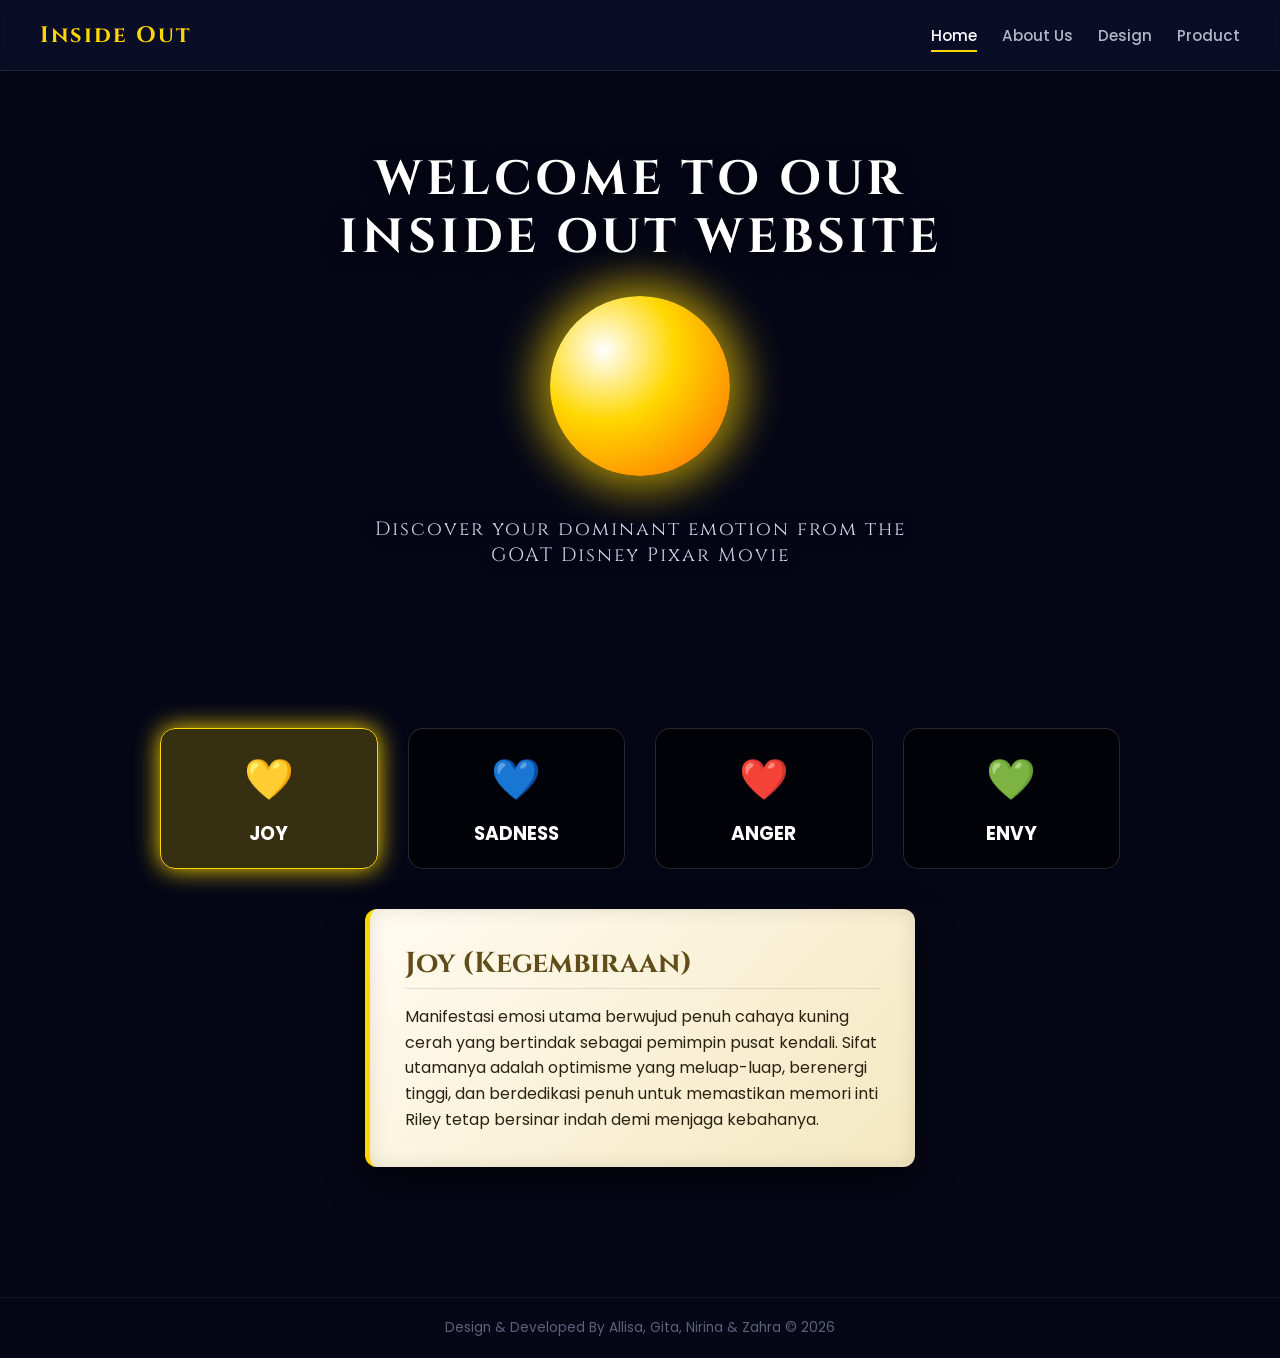
==== commit 581afddd: "Update index.html" ====
--- a/index.html
+++ b/index.html
@@ -10,90 +10,339 @@
     <link href="https://fonts.googleapis.com/css2?family=Cinzel:wght@500;700&family=Poppins:wght@300;400;600&display=swap" rel="stylesheet">
 
     <style>
-        * { box-sizing: border-box; margin: 0; padding: 0; }
-        body { font-family: 'Poppins', sans-serif; color: #ffffff; min-height: 100vh; overflow-x: hidden; text-align: center; position: relative; background: #050716; }
-
-        /* --- VIDEO BACKGROUND --- */
-        .video-bg { position: fixed; top: 0; left: 0; width: 100%; height: 100%; object-fit: cover; z-index: -2; }
-        .video-overlay { position: fixed; top: 0; left: 0; width: 100%; height: 100%; background: rgba(5, 7, 22, 0.55); z-index: -1; }
-
-        /* --- NAVIGATION --- */
-        header { display: flex; justify-content: space-between; align-items: center; padding: 20px 40px; background: rgba(11, 17, 44, 0.75); backdrop-filter: blur(10px); position: sticky; top: 0; z-index: 100; border-bottom: 1px solid rgba(255, 255, 255, 0.1); }
-        .logo { font-family: 'Cinzel', serif; font-size: 1.4rem; font-weight: 700; color: #ffd700; letter-spacing: 2px; }
-        .nav-links { display: flex; list-style: none; gap: 25px; }
-        .nav-links a { color: #b0b5c9; text-decoration: none; font-weight: 500; transition: 0.3s; }
-        .nav-links a:hover, .nav-links a.active { color: #ffffff; border-bottom: 2px solid #ffd700; }
-
-        /* --- HERO --- */
-        .hero { padding: 80px 20px; }
-        .hero h1 { font-family: 'Cinzel', serif; font-size: 3rem; margin-bottom: 30px; text-shadow: 0 4px 15px rgba(0,0,0,0.9); }
-        .core-orb { width: 180px; height: 180px; border-radius: 50%; margin: 0 auto 40px; background: radial-gradient(circle at 30% 30%, #fff 0%, #ffd700 40%, #ff8c00 80%); box-shadow: 0 0 40px 15px rgba(255, 215, 0, 0.6); animation: float 4s ease-in-out infinite; transition: 0.5s; }
-        @keyframes float { 0%, 100% { transform: translateY(0); } 50% { transform: translateY(-12px); } }
-
-        /* --- EMOTIONS --- */
-        .emotion-section { padding: 40px 20px; max-width: 1000px; margin: 0 auto; }
-        .emotion-grid { display: grid; grid-template-columns: repeat(auto-fit, minmax(130px, 1fr)); gap: 30px; margin: 40px 0; }
-        .emotion-sphere { background: rgba(0,0,0,0.6); border: 1px solid rgba(255,255,255,0.15); border-radius: 15px; padding: 20px; cursor: pointer; transition: 0.3s; backdrop-filter: blur(5px); }
-        .emotion-sphere:hover, .emotion-sphere.active { transform: scale(1.08); box-shadow: 0 0 25px #ffd700; border-color: #ffd700; }
+        /* --- RESET & BASE STYLES --- */
+        * {
+            box-sizing: border-box;
+            margin: 0;
+            padding: 0;
+        }
+
+        body {
+            font-family: 'Poppins', sans-serif;
+            color: #ffffff;
+            min-height: 100vh;
+            overflow-x: hidden;
+            text-align: center;
+            position: relative;
+            background: #050716; /* Warna dasar gelap jika video belum termuat */
+        }
+
+        /* --- KODE KUNCI VIDEO BACKGROUND --- */
+        .video-bg {
+            position: fixed;
+            top: 0;
+            left: 0;
+            width: 100%;
+            height: 100%;
+            object-fit: cover; /* Memaksa video memenuhi layar laptop tanpa gepeng */
+            z-index: -2; /* Dikunci di lapisan paling belakang */
+        }
+
+        /* Efek overlay agar video agak gelap dan teks di atasnya sangat kontras & jelas dibaca */
+        .video-overlay {
+            position: fixed;
+            top: 0;
+            left: 0;
+            width: 100%;
+            height: 100%;
+            background: rgba(5, 7, 22, 0.55); /* Menggelapkan video sebesar 55% */
+            z-index: -1;
+        }
+
+        /* --- NAVIGATION BAR --- */
+        header {
+            display: flex;
+            justify-content: space-between;
+            align-items: center;
+            padding: 20px 40px;
+            background: rgba(11, 17, 44, 0.75);
+            backdrop-filter: blur(10px);
+            position: sticky;
+            top: 0;
+            z-index: 100;
+            border-bottom: 1px solid rgba(255, 255, 255, 0.1);
+        }
+
+        .logo {
+            font-family: 'Cinzel', serif;
+            font-size: 1.4rem;
+            font-weight: 700;
+            letter-spacing: 2px;
+            color: #ffd700;
+        }
+
+        .nav-links {
+            display: flex;
+            list-style: none;
+            gap: 25px;
+        }
+
+        .nav-links a {
+            color: #b0b5c9;
+            text-decoration: none;
+            font-weight: 500;
+            transition: color 0.3s ease;
+            font-size: 0.95rem;
+        }
+
+        .nav-links a:hover, .nav-links a.active {
+            color: #ffffff;
+            border-bottom: 2px solid #ffd700;
+            padding-bottom: 4px;
+        }
+
+        /* Tombol Titik Tiga HP */
+        .menu-toggle {
+            display: none;
+            font-size: 1.8rem;
+            cursor: pointer;
+            color: #ffd700;
+            user-select: none;
+            padding: 5px 10px;
+        }
+
+        /* Responsive Menu HP */
+        @media screen and (max-width: 768px) {
+            .menu-toggle { display: block; }
+            .nav-links {
+                display: none;
+                flex-direction: column;
+                position: absolute;
+                top: 70px;
+                right: 20px;
+                background: rgba(11, 17, 44, 0.95);
+                border: 1px solid rgba(255, 255, 255, 0.2);
+                border-radius: 8px;
+                width: 150px;
+                padding: 15px;
+                gap: 15px;
+                text-align: right;
+                box-shadow: 0 4px 15px rgba(0,0,0,0.5);
+                z-index: 1000;
+            }
+            .nav-links.active { display: flex; }
+        }
+
+        /* --- HERO SECTION --- */
+        .hero {
+            padding: 80px 20px;
+        }
+
+        .hero h1 {
+            font-family: 'Cinzel', serif;
+            font-size: 3rem;
+            letter-spacing: 4px;
+            line-height: 1.2;
+            margin-bottom: 30px;
+            text-shadow: 0 4px 15px rgba(0, 0, 0, 0.9);
+        }
+
+        .core-orb {
+            width: 180px;
+            height: 180px;
+            border-radius: 50%;
+            margin: 0 auto 40px auto;
+            background: radial-gradient(circle at 30% 30%, #fff 0%, #ffd700 40%, #ff8c00 80%);
+            box-shadow: 0 0 40px 15px rgba(255, 215, 0, 0.6);
+            animation: float 4s ease-in-out infinite;
+            transition: background 0.5s ease, box-shadow 0.5s ease;
+        }
+
+        @keyframes float {
+            0%, 100% { transform: translateY(0); }
+            50% { transform: translateY(-12px); }
+        }
+
+        .subtitle {
+            font-family: 'Cinzel', serif;
+            font-size: 1.2rem;
+            letter-spacing: 2px;
+            color: #cfd4ed;
+            max-width: 600px;
+            margin: 0 auto;
+            text-shadow: 0 2px 10px rgba(0, 0, 0, 0.9);
+        }
+
+        /* --- EMOTION SELECTOR SECTION --- */
+        .emotion-section {
+            padding: 40px 20px;
+            max-width: 1000px;
+            margin: 0 auto;
+        }
+
+        .emotion-grid {
+            display: grid;
+            grid-template-columns: repeat(auto-fit, minmax(130px, 1fr));
+            gap: 30px;
+            margin: 40px 0;
+        }
+
+        .emotion-sphere {
+            background: rgba(0, 0, 0, 0.6); 
+            border: 1px solid rgba(255, 255, 255, 0.15);
+            border-radius: 15px;
+            padding: 20px;
+            cursor: pointer;
+            transition: all 0.3s ease;
+            backdrop-filter: blur(5px);
+        }
+
+        .emotion-sphere:hover { transform: scale(1.08); }
+        .sphere-joy:hover, .sphere-joy.active { box-shadow: 0 0 25px #ffd700; border-color: #ffd700; background: rgba(255, 215, 0, 0.2); }
+        .sphere-sadness:hover, .sphere-sadness.active { box-shadow: 0 0 25px #0088ff; border-color: #0088ff; background: rgba(0, 136, 255, 0.2); }
+        .sphere-anger:hover, .sphere-anger.active { box-shadow: 0 0 25px #ff3333; border-color: #ff3333; background: rgba(255, 51, 51, 0.2); }
+        .sphere-envy:hover, .sphere-envy.active { box-shadow: 0 0 25px #00ffcc; border-color: #00ffcc; background: rgba(0, 255, 204, 0.2); }
+
         .sphere-icon { font-size: 2.5rem; margin-bottom: 10px; display: block; }
 
-        .display-panel { background: linear-gradient(135deg, #fffbf0 0%, #f4e8c1 100%); color: #2b2311; padding: 35px; border-radius: 12px; max-width: 550px; margin: 40px auto; border-left: 5px solid #ffd700; text-align: left; }
+        /* --- DISPLAY PANEL SIFAT --- */
+        .display-panel {
+            background: linear-gradient(135deg, #fffbf0 0%, #f4e8c1 100%);
+            color: #2b2311;
+            padding: 35px;
+            border-radius: 12px;
+            max-width: 550px;
+            margin: 40px auto;
+            box-shadow: 0 15px 35px rgba(0,0,0,0.7), inset 0 0 20px rgba(0,0,0,0.1);
+            border-left: 5px solid #ffd700;
+            text-align: left;
+            transition: border-color 0.5s ease;
+        }
+
+        .display-panel h2 {
+            font-family: 'Cinzel', serif;
+            font-size: 1.8rem;
+            margin-bottom: 15px;
+            color: #614d1a;
+            border-bottom: 1px solid rgba(0,0,0,0.1);
+            padding-bottom: 5px;
+        }
+
+        .display-panel p { font-size: 1rem; line-height: 1.6; }
+
+        footer {
+            background: #050716;
+            padding: 20px;
+            font-size: 0.85rem;
+            color: #5c627a;
+            border-top: 1px solid rgba(255, 255, 255, 0.05);
+            margin-top: 50px;
+        }
     </style>
 </head>
 
-<body onclick="enableAudio()"> <video autoplay loop playsinline id="bg-video" class="video-bg">
+<body>
+<video autoplay loop playsinline class="video-bg">
         <source src="https://videotourl.com/videos/1780485019352-0868a29f-d876-44ca-b1f7-322c6c4baa89.mp4" type="video/mp4">
+        Browser kamu tidak mendukung video background.
     </video>
     <div class="video-overlay"></div>
+    </video>
+    <div class="video-overlay"></div>
+
 
     <header>
         <div class="logo">Inside Out</div>
-        <ul class="nav-links">
+        <ul class="nav-links" id="nav-list">
             <li><a href="index.html" class="active">Home</a></li>
             <li><a href="AboutUs.html">About Us</a></li>
             <li><a href="Design.html">Design</a></li>
             <li><a href="product.html">Product</a></li>
         </ul>
+        <div class="menu-toggle" onclick="toggleMenu()">⋮</div>
     </header>
+
 
     <section class="hero">
         <h1>WELCOME TO OUR<br>INSIDE OUT WEBSITE</h1>
         <div class="core-orb" id="main-orb"></div>
+        <p class="subtitle">Discover your dominant emotion from the GOAT Disney Pixar Movie</p>
     </section>
+
 
     <section class="emotion-section">
         <div class="emotion-grid">
-            <div class="emotion-sphere sphere-joy active" onclick="changeEmotion('joy')"><span class="sphere-icon">💛</span><h3>JOY</h3></div>
-            <div class="emotion-sphere" onclick="changeEmotion('sadness')"><span class="sphere-icon">💙</span><h3>SADNESS</h3></div>
-            <div class="emotion-sphere" onclick="changeEmotion('anger')"><span class="sphere-icon">❤️</span><h3>ANGER</h3></div>
-            <div class="emotion-sphere" onclick="changeEmotion('envy')"><span class="sphere-icon">💚</span><h3>ENVY</h3></div>
+            <div class="emotion-sphere sphere-joy active" onclick="changeEmotion('joy')">
+                <span class="sphere-icon">💛</span>
+                <h3>JOY</h3>
+            </div>
+            <div class="emotion-sphere sphere-sadness" onclick="changeEmotion('sadness')">
+                <span class="sphere-icon">💙</span>
+                <h3>SADNESS</h3>
+            </div>
+            <div class="emotion-sphere sphere-anger" onclick="changeEmotion('anger')">
+                <span class="sphere-icon">❤️</span>
+                <h3>ANGER</h3>
+            </div>
+            <div class="emotion-sphere sphere-envy" onclick="changeEmotion('envy')">
+                <span class="sphere-icon">💚</span>
+                <h3>ENVY</h3>
+            </div>
         </div>
 
         <div class="display-panel" id="emotion-card">
             <h2 id="emotion-title">Joy (Kegembiraan)</h2>
-            <p id="emotion-desc">Manifestasi emosi utama berwujud penuh cahaya kuning cerah yang bertindak sebagai pemimpin pusat kendali.</p>
+            <p id="emotion-desc">Manifestasi emosi utama berwujud penuh cahaya kuning cerah yang bertindak sebagai pemimpin pusat kendali. Sifat utamanya adalah optimisme yang meluap-luap, berenergi tinggi, dan berdedikasi penuh untuk memastikan memori inti Riley tetap bersinar indah demi menjaga kebahanya.</p>
         </div>
     </section>
+           
+    <footer>
+        <p>Design & Developed By Allisa, Gita, Nirina & Zahra ©️ 2026</p>
+    </footer>
         
     <script>
-        // FUNGSI AKTIVASI SUARA (Browser melarang autoplay suara, jadi butuh 1 kali klik user)
-        function enableAudio() {
-            var video = document.getElementById('bg-video');
-            video.muted = false;
+        function toggleMenu() {
+            var navList = document.getElementById("nav-list");
+            navList.classList.toggle("active");
         }
 
         const emotionData = {
-            joy: { title: "Joy (Kegembiraan)", desc: "Optimisme yang meluap-luap, berenergi tinggi, dan memastikan memori inti tetap bersinar.", color: "#ffd700" },
-            sadness: { title: "Sadness (Kesedihan)", desc: "Emosi biru melankolis yang penting untuk memicu empati dan memberi tahu saat butuh pertolongan.", color: "#0088ff" },
-            anger: { title: "Anger (Kemarahan)", desc: "Sangat reaktif dan tegas. Melindungi hak agar segala hal berjalan dengan adil.", color: "#ff3333" },
-            envy: { title: "Envy (Iri Hati)", desc: "Mudah cemburu tapi ambisius. Memotivasi untuk menggapai hal baru yang keren.", color: "#00ffcc" }
+            joy: {
+                title: "Joy (Kegembiraan)",
+                desc: "Manifestasi emosi utama berwujud penuh cahaya kuning cerah yang bertindak sebagai pemimpin pusat kendali. Sifat utamanya adalah optimisme yang meluap-luap, berenergi tinggi, dan berdedikasi penuh untuk memastikan memori inti Riley tetap bersinar indah demi menjaga kebahanya.",
+                color: "#ffd700",
+                orbBg: "radial-gradient(circle at 30% 30%, #fff 0%, #ffd700 40%, #ff8c00 80%)",
+                glow: "0 0 40px 15px rgba(255, 215, 0, 0.6)"
+            },
+            sadness: {
+                title: "Sadness (Kesedihan)",
+                desc: "Manifestasi emosi duka berwujud biru melankolis yang memakai kacamata besar. Sifat utamanya adalah pesimistis, pasif, dan selalu melihat sisi menyedihkan dari suatu hal. Meski awalnya dianggap pengganggu, ia sangat penting untuk memicu empati dan memberi tahu orang lain saat Riley butuh pertolongan.",
+                color: "#0088ff",
+                orbBg: "radial-gradient(circle at 30% 30%, #fff 0%, #0088ff 40%, #0022aa 80%)",
+                glow: "0 0 40px 15px rgba(0, 136, 255, 0.6)"
+            },
+            anger: {
+                title: "Anger (Kemarahan)",
+                desc: "Manifestasi emosi amarah berbentuk balok merah bata yang siap meledak kapan saja. Sifat utamanya adalah tidak sabaran, sangat reaktif, dan kepalanya akan menyemburkan api jika merasa ada ketidakadilan. Tugasnya adalah melindungi hak Riley dan memastikan segala hal berjalan dengan adil.",
+                color: "#ff3333",
+                orbBg: "radial-gradient(circle at 30% 30%, #fff 0%, #ff3333 40%, #880000 80%)",
+                glow: "0 0 40px 15px rgba(255, 51, 51, 0.6)"
+            },
+            envy: {
+                title: "Envy (Iri Hati)",
+                desc: "Emosi baru bertubuh mungil dengan mata besar penuh kekaguman yang muncul saat remaja. Sifat utamanya adalah mudah cemburu dan selalu menginginkan apa yang dimiliki orang lain. Meskipun terdengar negatif, Envy berfungsi membangun ambisi dan memotivasi Riley untuk menggapai hal baru yang keren.",
+                color: "#00ffcc",
+                orbBg: "radial-gradient(circle at 30% 30%, #fff 0%, #00ffcc 40%, #006644 80%)",
+                glow: "0 0 40px 15px rgba(0, 255, 204, 0.6)"
+            }
         };
 
-        function changeEmotion(key) {
-            document.getElementById('emotion-title').innerText = emotionData[key].title;
-            document.getElementById('emotion-desc').innerText = emotionData[key].desc;
-            document.getElementById('emotion-card').style.borderColor = emotionData[key].color;
-            document.getElementById('main-orb').style.boxShadow = `0 0 50px ${emotionData[key].color}`;
+        function changeEmotion(emotionKey) {
+            document.getElementById('emotion-title').innerText = emotionData[emotionKey].title;
+            document.getElementById('emotion-desc').innerText = emotionData[emotionKey].desc;
+            document.getElementById('emotion-card').style.borderColor = emotionData[emotionKey].color;
+            
+            const mainOrb = document.getElementById('main-orb');
+            mainOrb.style.background = emotionData[emotionKey].orbBg;
+            mainOrb.style.boxShadow = emotionData[emotionKey].glow;
+
+            const spheres = document.querySelectorAll('.emotion-sphere');
+            spheres.forEach(sphere => sphere.classList.remove('active'));
+            
+            const targetSphere = document.querySelector('.sphere-' + emotionKey);
+            if (targetSphere) {
+                targetSphere.classList.add('active');
+            }
         }
     </script>
 </body>
